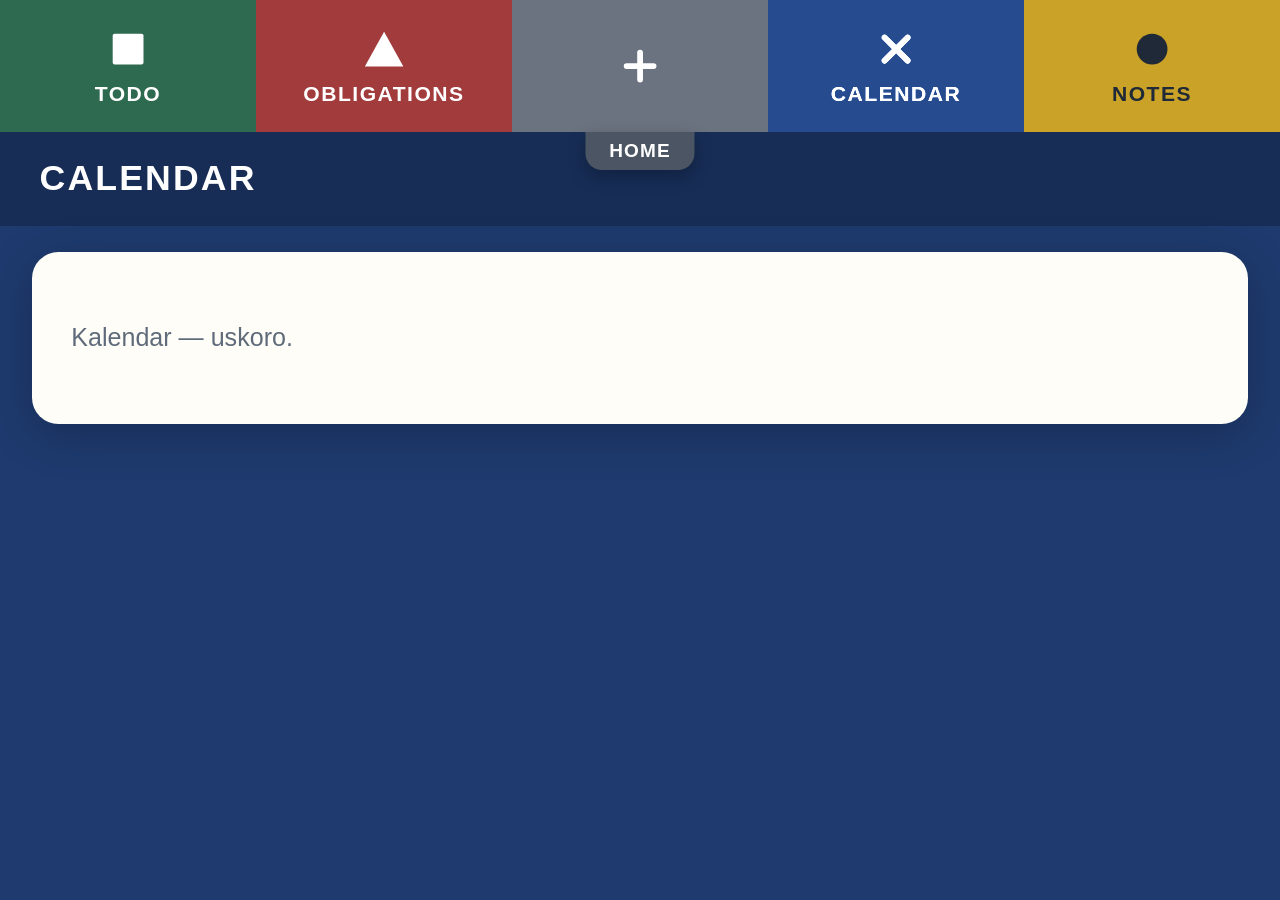
==== src/pages/calendar.html @ e77033c7 "logo and home button changed" ====
<!doctype html>
<html lang="sr">
    <head>
        <meta charset="UTF-8" />
        <meta name="viewport" content="width=device-width, initial-scale=1.0" />
        <title>Calendar — Upisi ovo</title>
        <link
            rel="icon"
            href="data:image/svg+xml,%3Csvg xmlns='http://www.w3.org/2000/svg' viewBox='0 0 16 16'%3E%3Crect width='16' height='16' rx='3' fill='%231e3a6e'/%3E%3Cline x1='4' y1='4' x2='12' y2='12' stroke='white' stroke-width='2' stroke-linecap='round'/%3E%3Cline x1='12' y1='4' x2='4' y2='12' stroke='white' stroke-width='2' stroke-linecap='round'/%3E%3C/svg%3E"
        />
        <link rel="stylesheet" href="../shared/ui/styles.css" />
    </head>
    <body class="page-cal">
        <nav class="topnav">
            <a href="todo.html" class="topnav-segment topnav-todo">
                <svg viewBox="0 0 24 24" fill="white" xmlns="http://www.w3.org/2000/svg">
                    <rect x="4" y="4" width="16" height="16" rx="1"/>
                </svg>
                <span class="topnav-segment-label">TODO</span>
            </a>
            <a href="obligations.html" class="topnav-segment topnav-oblig">
                <svg viewBox="0 0 24 24" fill="white" xmlns="http://www.w3.org/2000/svg">
                    <polygon points="12,3 22,21 2,21"/>
                </svg>
                <span class="topnav-segment-label">OBLIGATIONS</span>
            </a>
            <span class="topnav-segment topnav-add">
                <svg viewBox="0 0 24 24" stroke="white" stroke-width="3" fill="none" stroke-linecap="round" xmlns="http://www.w3.org/2000/svg">
                    <line x1="12" y1="5" x2="12" y2="19"/>
                    <line x1="5" y1="12" x2="19" y2="12"/>
                </svg>
                <a href="index.html" class="topnav-home-tab">HOME</a>
            </span>
            <a href="calendar.html" class="topnav-segment topnav-cal active">
                <svg viewBox="0 0 24 24" stroke="white" stroke-width="3" fill="none" stroke-linecap="round" xmlns="http://www.w3.org/2000/svg">
                    <line x1="6" y1="6" x2="18" y2="18"/>
                    <line x1="18" y1="6" x2="6" y2="18"/>
                </svg>
                <span class="topnav-segment-label">CALENDAR</span>
            </a>
            <a href="notes.html" class="topnav-segment topnav-notes">
                <svg viewBox="0 0 24 24" fill="#1f2937" xmlns="http://www.w3.org/2000/svg">
                    <circle cx="12" cy="12" r="8"/>
                </svg>
                <span class="topnav-segment-label">NOTES</span>
            </a>
        </nav>

        <header class="section-header section-header-cal">
            <h1>CALENDAR</h1>
        </header>

        <main class="section-content">
            <p class="section-placeholder">Kalendar — uskoro.</p>
        </main>

        <nav class="bottombar" aria-label="Mobilna navigacija">
            <a href="todo.html" class="bottombar-segment bottombar-todo">
                <svg viewBox="0 0 24 24" fill="white" xmlns="http://www.w3.org/2000/svg">
                    <rect x="4" y="4" width="16" height="16" rx="1"/>
                </svg>
            </a>
            <a href="obligations.html" class="bottombar-segment bottombar-oblig">
                <svg viewBox="0 0 24 24" fill="white" xmlns="http://www.w3.org/2000/svg">
                    <polygon points="12,3 22,21 2,21"/>
                </svg>
            </a>
            <a href="index.html" class="bottombar-segment bottombar-add">
                <svg viewBox="0 0 24 24" stroke="white" stroke-width="3" fill="none" stroke-linecap="round" xmlns="http://www.w3.org/2000/svg">
                    <line x1="12" y1="5" x2="12" y2="19"/>
                    <line x1="5" y1="12" x2="19" y2="12"/>
                </svg>
            </a>
            <a href="calendar.html" class="bottombar-segment bottombar-cal active">
                <svg viewBox="0 0 24 24" stroke="white" stroke-width="3" fill="none" stroke-linecap="round" xmlns="http://www.w3.org/2000/svg">
                    <line x1="6" y1="6" x2="18" y2="18"/>
                    <line x1="18" y1="6" x2="6" y2="18"/>
                </svg>
            </a>
            <a href="notes.html" class="bottombar-segment bottombar-notes">
                <svg viewBox="0 0 24 24" fill="white" xmlns="http://www.w3.org/2000/svg">
                    <circle cx="12" cy="12" r="8"/>
                </svg>
            </a>
        </nav>
    </body>
</html>
---- src/shared/ui/styles.css ----
:root {
    --bg: #f5f1e7;
    --ink: #1f2937;
    --muted: #5f6b7a;
    --panel: #fffdf7;
    --line: #c7bca6;
    --accent: #315f72;
    --urgent: #a23b3b;
    --important: #345b93;
    --wait: #5f7d51;
    --todo-clr: #2d6a4f;
    --oblig-clr: #a23b3b;
    --cal-clr: #1e3a6e;
    --notes-clr: #b07d10;
}

* {
    box-sizing: border-box;
}

html {
    zoom: 1.65;
}

body {
    margin: 0;
    font-family: "Segoe UI", Roboto, Arial, sans-serif;
    color: var(--ink);
    background: var(--bg);
}

.topbar {
    padding: 1.2rem 1rem 0.6rem;
    text-align: center;
}

.topbar h1 {
    margin: 0;
    letter-spacing: 0.08em;
    color: var(--accent);
}

.topbar p {
    margin: 0.4rem 0 0;
    color: var(--muted);
    font-size: 0.95rem;
}

.board {
    display: flex;
    gap: 0.9rem;
    padding: 1rem;
    overflow-x: auto;
    align-items: flex-start;
    min-height: calc(100vh - 90px);
}

.panel {
    min-width: 280px;
    width: 280px;
    background: var(--panel);
    border: 2px solid var(--line);
    border-radius: 14px;
    box-shadow: 0 3px 14px rgba(56, 48, 34, 0.08);
    transition: transform 0.2s ease;
}

.panel:hover {
    transform: translateY(-2px);
}

.panel > summary {
    list-style: none;
    cursor: pointer;
    display: flex;
    align-items: center;
    gap: 0.35rem;
    padding: 0.9rem;
    border-bottom: 1px dashed var(--line);
    font-weight: 700;
}

.panel > summary::-webkit-details-marker {
    display: none;
}

.panel-number {
    color: var(--accent);
}

.panel-title {
    text-transform: uppercase;
    font-size: 0.94rem;
}

.panel-content {
    padding: 0.9rem;
}

.panel-content h2,
.panel-content h3 {
    margin: 0.4rem 0 0.6rem;
}

.date {
    margin-top: 0;
    font-weight: 700;
    color: var(--accent);
}

.check-list,
.dot-list,
.deadline-list {
    margin: 0;
    padding-left: 0;
    list-style: none;
}

.check-list li,
.dot-list li {
    display: flex;
    align-items: center;
    gap: 0.55rem;
    margin-bottom: 0.5rem;
}

.check-list input[type="checkbox"] {
    accent-color: var(--accent);
}

.todo-entry-form {
    display: grid;
    grid-template-columns: minmax(0, 60%) auto;
    align-items: center;
    gap: 0.5rem;
    margin-bottom: 0.6rem;
}

.todo-entry-form input {
    min-width: 0;
}

.todo-action-row {
    display: flex;
    align-items: center;
    gap: 0.35rem;
    flex-shrink: 0;
}

.todo-action-row button {
    border: 0;
    border-radius: 0.18rem;
}

#add-todo-btn {
    padding: 0.35rem 0.75rem;
    background: var(--accent);
    color: #ffffff;
    cursor: pointer;
    white-space: nowrap;
}

.todo-delete-mode-btn {
    width: 2rem;
    height: 2rem;
    min-width: 2rem;
    min-height: 2rem;
    appearance: none;
    -webkit-appearance: none;
    background-color: #4b5563;
    color: #ffffff;
    font-size: 0.9rem;
    font-weight: 700;
    line-height: 1;
    display: inline-flex;
    align-items: center;
    justify-content: center;
    cursor: pointer;
    box-shadow: none;
}

.todo-delete-mode-btn.is-active {
    background-color: #111827;
    box-shadow: inset 0 0 0 2px rgba(255, 255, 255, 0.22);
}

.todo-delete-checkbox {
    accent-color: #111827 !important;
    width: 1rem;
    height: 1rem;
    flex: 0 0 auto;
}

.todo-delete-checkbox:checked {
    accent-color: #111827 !important;
}

.priority-group {
    margin-bottom: 1rem;
}

.obligation-entry-form {
    display: grid;
    grid-template-columns: minmax(0, 30%) auto;
    align-items: center;
    gap: 0.5rem;
    margin-bottom: 0.6rem;
}

.obligation-entry-form input {
    min-width: 0;
}

.obligation-action-row {
    display: flex;
    align-items: center;
    gap: 0.35rem;
    flex-shrink: 0;
}

.obligation-action-btn {
    width: 2rem;
    height: 2rem;
    min-width: 2rem;
    min-height: 2rem;
    border: 0;
    border-radius: 0.18rem;
    appearance: none;
    -webkit-appearance: none;
    color: transparent;
    font-size: 0;
    line-height: 0;
    display: block;
    padding: 0;
    cursor: pointer;
    box-shadow: none;
    background-repeat: no-repeat;
    background-position: center;
    background-size: cover;
}

.obligation-action-btn:active {
    transform: translateY(1px);
}

.obligation-btn-urgent {
    background-color: var(--urgent);
}

.obligation-btn-important {
    background-color: var(--important);
}

.obligation-btn-wait {
    background-color: var(--wait);
}

.obligation-btn-delete-mode {
    background-color: #4b5563;
    color: #ffffff;
    font-size: 0.9rem;
    font-weight: 700;
    line-height: 1;
    display: inline-flex;
    align-items: center;
    justify-content: center;
    letter-spacing: 0.02em;
}

.obligation-btn-delete-mode.is-active {
    background-color: #111827;
    box-shadow: inset 0 0 0 2px rgba(255, 255, 255, 0.22);
}

#obligations-panel.is-delete-mode input[type="checkbox"] {
    accent-color: #111827 !important;
}

#obligations-panel.is-delete-mode input[type="checkbox"]:checked {
    accent-color: #111827 !important;
}

.p-high {
    color: var(--urgent);
}
.p-mid {
    color: var(--important);
}
.p-low {
    color: var(--wait);
}

.dot-list,
#obligations-urgent,
#obligations-important,
#obligations-wait {
    list-style: none !important;
    list-style-type: none !important;
    padding-left: 0 !important;
    padding-inline-start: 0 !important;
    margin-left: 0 !important;
    margin-inline-start: 0 !important;
}

.dot-list li,
#obligations-urgent li,
#obligations-important li,
#obligations-wait li {
    list-style: none !important;
    display: flex;
    align-items: center;
    gap: 0.55rem;
}

#todo-list li,
[id^="todo-list-"] li,
#load-todos-list li {
    list-style: none;
    display: flex;
    align-items: center;
    gap: 0.55rem;
}

.dot-list > li::marker,
#obligations-urgent > li::marker,
#obligations-important > li::marker,
#obligations-wait > li::marker {
    content: "" !important;
}

table {
    width: 100%;
    border-collapse: collapse;
    font-size: 0.9rem;
}

caption {
    text-align: left;
    margin-bottom: 0.5rem;
    color: var(--muted);
    font-weight: 600;
}

th,
td {
    border: 1px solid var(--line);
    padding: 0.42rem;
    vertical-align: top;
}

th {
    background: #f2ebdd;
}

.tag {
    display: inline-block;
    font-size: 0.78rem;
    border-radius: 999px;
    padding: 0.16rem 0.5rem;
    border: 1px solid transparent;
}

.predavanje {
    background: #dce8ff;
    border-color: #89a9e6;
}
.vjezbe {
    background: #ffe4e4;
    border-color: #df9696;
}
.trening {
    background: #ece0ff;
    border-color: #a797d9;
}
.obaveza {
    background: #fff0dc;
    border-color: #d3ad73;
}
.slobodno {
    background: #ecf2d7;
    border-color: #a6c06f;
}
.planiranje {
    background: #d8f2ef;
    border-color: #7fbdb7;
}

.deadline-list li {
    display: flex;
    justify-content: space-between;
    gap: 1rem;
    padding: 0.45rem 0;
    border-bottom: 1px dashed var(--line);
}

.deadline-list span {
    color: var(--accent);
    font-weight: 600;
    white-space: nowrap;
}

.hint {
    margin: 0.8rem 0 0;
    font-size: 0.9rem;
    color: var(--muted);
}

.cost-row {
    display: flex;
    justify-content: space-between;
    margin-bottom: 0.4rem;
}

textarea {
    width: 100%;
    resize: vertical;
    border-radius: 10px;
    border: 1px solid var(--line);
    background: #fffcf6;
    padding: 0.65rem;
    font: inherit;
}

.panel[open] {
    position: fixed;
    z-index: 25;
    inset: 7vh 8vw;
    width: auto;
    min-width: auto;
    max-width: none;
    height: 86vh;
    overflow: auto;
    box-shadow: 0 22px 45px rgba(0, 0, 0, 0.22);
}

.panel[open] > summary {
    position: sticky;
    top: 0;
    background: var(--panel);
    z-index: 1;
}

.panel[open] .panel-content {
    padding-bottom: 1.3rem;
}

@media (max-width: 900px) {
    .panel {
        min-width: 250px;
        width: 250px;
    }

    .panel[open] {
        inset: 4vh 4vw;
        height: 90vh;
    }
}

#load-todos-list,
[id^="todo-list"] {
    list-style: none;
    color: blue;
    padding: 0;
    margin: 0;
}

#load-todos-list li,
[id^="todo-list"] li {
    list-style: none;
}

/* ─── Top Navigation Bar ─────────────────────────────────────── */

.topnav {
    display: flex;
    height: 80px;
    position: sticky;
    top: 0;
    z-index: 50;
}

.topnav-segment {
    flex: 1;
    display: flex;
    flex-direction: column;
    align-items: center;
    justify-content: center;
    gap: 0.4rem;
    text-decoration: none;
    border: none;
    padding: 0.5rem 0.3rem;
    transition: filter 0.15s;
    cursor: default;
}

a.topnav-segment { cursor: pointer; }
a.topnav-segment:hover { filter: brightness(1.18); }
.topnav-segment.active { filter: brightness(1.3); }

.topnav-segment-label {
    font-weight: 700;
    font-size: 0.8rem;
    text-transform: uppercase;
    letter-spacing: 0.07em;
    color: white;
}

.topnav-segment svg {
    width: 28px;
    height: 28px;
}

.topnav-todo  { background: var(--todo-clr); }
.topnav-oblig { background: var(--oblig-clr); }
.topnav-add   { background: #6b7280; }
.topnav-cal   { background: var(--cal-clr); }
.topnav-notes { background: #c9a227; }
.topnav-notes .topnav-segment-label { color: #1f2937; }

/* ─── Bottom Navigation Bar (mobile only) ────────────────────── */

.bottombar {
    display: none;
    position: fixed;
    bottom: 0;
    left: 0;
    right: 0;
    height: 58px;
    z-index: 100;
}

.bottombar-segment {
    flex: 1;
    display: flex;
    align-items: center;
    justify-content: center;
    text-decoration: none;
    cursor: pointer;
    border: none;
    padding: 0;
    background: transparent;
    transition: filter 0.15s;
}

.bottombar-segment svg {
    width: 26px;
    height: 26px;
}

.bottombar-todo  { background: var(--todo-clr); }
.bottombar-oblig { background: var(--oblig-clr); }
.bottombar-add   { background: #6b7280; }
.bottombar-cal   { background: var(--cal-clr); }
.bottombar-notes { background: #c9a227; }

.bottombar-segment.active {
    filter: brightness(1.35);
}

@media (max-width: 768px) {
    .bottombar { display: flex; }
    .topnav { display: none; }
    body { padding-bottom: 58px; }
}

/* ─── Dashboard ──────────────────────────────────────────────── */

.dashboard-welcome {
    padding: 1.2rem 1.4rem 0.4rem;
    color: var(--muted);
    font-size: 0.95rem;
}

.dashboard-cards {
    display: grid;
    grid-template-columns: repeat(4, 1fr);
    gap: 1rem;
    padding: 0.8rem 1.4rem 1.5rem;
}

@media (max-width: 900px) {
    .dashboard-cards { grid-template-columns: repeat(2, 1fr); }
}

@media (max-width: 480px) {
    .dashboard-cards { grid-template-columns: 1fr; }
}

.dashboard-card {
    background: var(--panel);
    border: 2px solid var(--line);
    border-radius: 14px;
    padding: 1.1rem;
    min-height: 140px;
    box-shadow: 0 3px 14px rgba(56, 48, 34, 0.08);
    text-decoration: none;
    color: var(--ink);
    display: flex;
    flex-direction: column;
    gap: 0.5rem;
    transition: transform 0.15s, box-shadow 0.15s;
}

.dashboard-card:hover {
    transform: translateY(-2px);
    box-shadow: 0 6px 20px rgba(56, 48, 34, 0.14);
}

.dashboard-card-label {
    font-size: 0.82rem;
    font-weight: 700;
    text-transform: uppercase;
    letter-spacing: 0.07em;
    padding-bottom: 0.45rem;
    border-bottom: 2px solid currentColor;
}

.card-todo  { color: var(--todo-clr); }
.card-oblig { color: var(--oblig-clr); }
.card-cal   { color: var(--cal-clr); }
.card-notes { color: #b07d10; }

.dashboard-card-body {
    flex: 1;
    color: var(--muted);
    font-size: 0.88rem;
    display: flex;
    align-items: center;
    justify-content: center;
}

/* ─── Section Pages ──────────────────────────────────────────── */

.section-header {
    padding: 1rem 1.5rem;
}

.section-header h1 {
    margin: 0;
    font-size: 1.35rem;
    letter-spacing: 0.06em;
    color: white;
}

.section-header-todo  { background: var(--todo-clr); }
.section-header-oblig { background: var(--oblig-clr); }
.section-header-cal   { background: var(--cal-clr); }
.section-header-notes { background: #c9a227; color: #1f2937; }

.section-header-notes h1 { color: #1f2937; }

.section-content {
    padding: 1.2rem 1.5rem;
    max-width: 680px;
}

.section-placeholder {
    color: var(--muted);
    font-size: 0.95rem;
    margin: 1.5rem 0;
}

/* ─── Section Page Themed Backgrounds ───────────────────────── */

body.page-todo  { background: var(--todo-clr); }
body.page-oblig { background: var(--oblig-clr); }
body.page-cal   { background: var(--cal-clr); }
body.page-notes { background: #c9a227; }

body.page-todo .section-header,
body.page-oblig .section-header,
body.page-cal .section-header,
body.page-notes .section-header {
    background: rgba(0, 0, 0, 0.22);
}

body.page-todo .section-content,
body.page-oblig .section-content,
body.page-cal .section-content,
body.page-notes .section-content {
    background: var(--panel);
    border-radius: 16px;
    margin: 1rem 1.2rem 1.5rem;
    max-width: none;
    box-shadow: 0 6px 28px rgba(0, 0, 0, 0.22);
}

/* ─── Topnav Home Tab (hangs below gray + segment) ──────────── */

.topnav-add {
    position: relative;
}

.topnav-home-tab {
    position: absolute;
    top: 100%;
    left: 50%;
    transform: translateX(-50%);
    background: #4b5563;
    padding: 0.3rem 0.9rem;
    border-radius: 0 0 10px 10px;
    text-decoration: none;
    color: white;
    font-size: 0.72rem;
    font-weight: 700;
    letter-spacing: 0.06em;
    text-transform: uppercase;
    white-space: nowrap;
    z-index: 51;
    box-shadow: 0 4px 10px rgba(0, 0, 0, 0.25);
    transition: filter 0.15s;
}

.topnav-home-tab:hover {
    filter: brightness(1.25);
}

/* ─── Home Page 2×2 Grid ─────────────────────────────────────── */

.home-grid {
    display: grid;
    grid-template-columns: 1fr 1fr;
    grid-template-rows: 1fr 1fr;
    min-height: calc(100vh - 80px);
}

.home-tile {
    display: flex;
    flex-direction: column;
    align-items: center;
    justify-content: center;
    text-decoration: none;
    gap: 0.9rem;
    transition: filter 0.15s;
}

.home-tile:hover { filter: brightness(1.12); }

.home-tile svg {
    width: 56px;
    height: 56px;
}

.home-tile-label {
    font-size: 1.1rem;
    font-weight: 700;
    letter-spacing: 0.1em;
    text-transform: uppercase;
    color: white;
}

.home-tile-todo  { background: var(--todo-clr); }
.home-tile-oblig { background: var(--oblig-clr); }
.home-tile-cal   { background: var(--cal-clr); }
.home-tile-notes { background: #c9a227; }
.home-tile-notes .home-tile-label { color: #1f2937; }
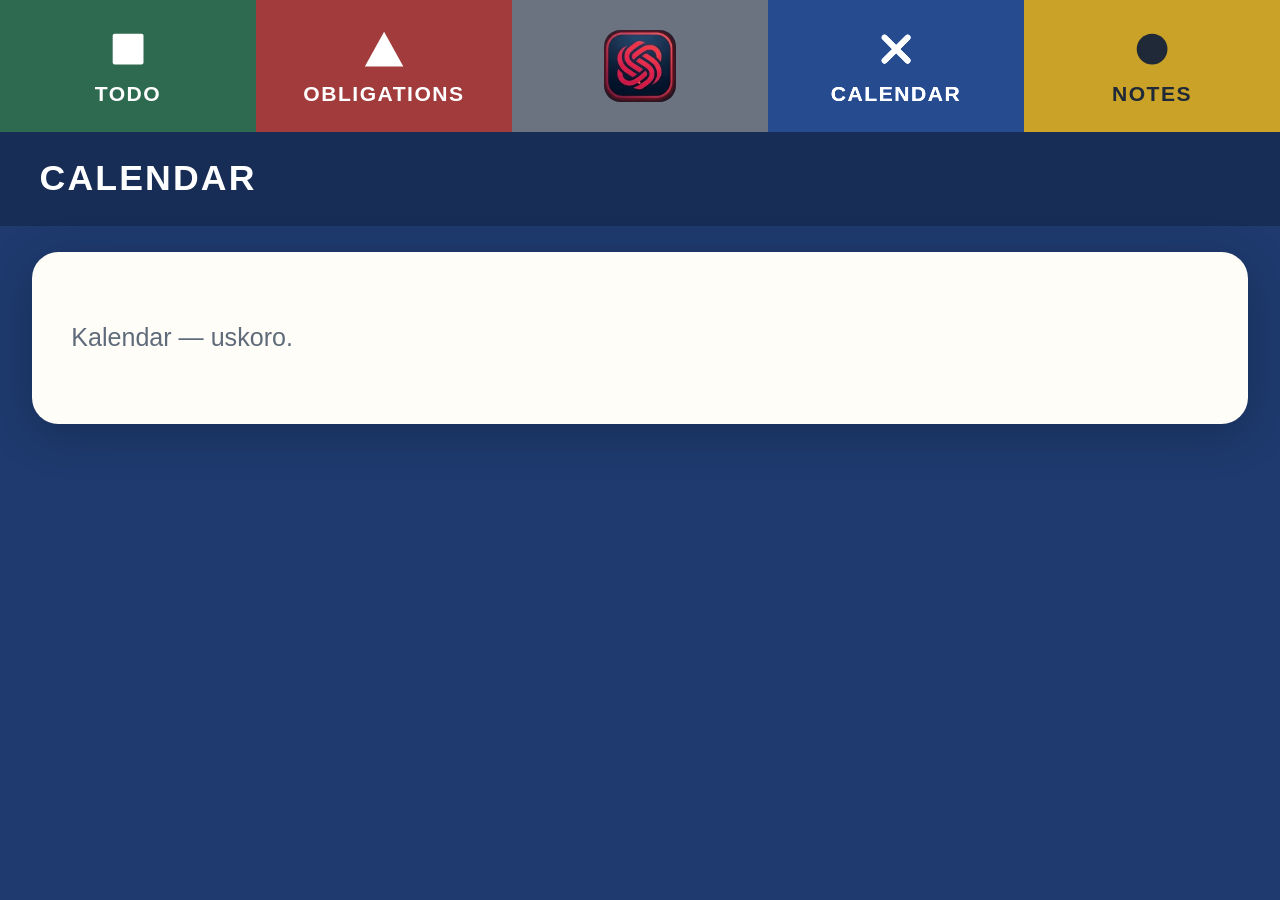
==== commit a78fced3: "rotating cube like feature for front" ====
--- a/src/pages/calendar.html
+++ b/src/pages/calendar.html
@@ -6,7 +6,7 @@
         <title>Calendar — Upisi ovo</title>
         <link
             rel="icon"
-            href="data:image/svg+xml,%3Csvg xmlns='http://www.w3.org/2000/svg' viewBox='0 0 16 16'%3E%3Crect width='16' height='16' rx='3' fill='%231e3a6e'/%3E%3Cline x1='4' y1='4' x2='12' y2='12' stroke='white' stroke-width='2' stroke-linecap='round'/%3E%3Cline x1='12' y1='4' x2='4' y2='12' stroke='white' stroke-width='2' stroke-linecap='round'/%3E%3C/svg%3E"
+            href="../shared/ui/logo.png"
         />
         <link rel="stylesheet" href="../shared/ui/styles.css" />
     </head>
@@ -24,13 +24,9 @@
                 </svg>
                 <span class="topnav-segment-label">OBLIGATIONS</span>
             </a>
-            <span class="topnav-segment topnav-add">
-                <svg viewBox="0 0 24 24" stroke="white" stroke-width="3" fill="none" stroke-linecap="round" xmlns="http://www.w3.org/2000/svg">
-                    <line x1="12" y1="5" x2="12" y2="19"/>
-                    <line x1="5" y1="12" x2="19" y2="12"/>
-                </svg>
-                <a href="index.html" class="topnav-home-tab">HOME</a>
-            </span>
+            <a href="index.html" class="topnav-segment topnav-add" aria-label="Pocetna">
+                <img src="../shared/ui/logo.png" alt="Pocetna" class="topnav-logo" />
+            </a>
             <a href="calendar.html" class="topnav-segment topnav-cal active">
                 <svg viewBox="0 0 24 24" stroke="white" stroke-width="3" fill="none" stroke-linecap="round" xmlns="http://www.w3.org/2000/svg">
                     <line x1="6" y1="6" x2="18" y2="18"/>
@@ -65,11 +61,8 @@
                     <polygon points="12,3 22,21 2,21"/>
                 </svg>
             </a>
-            <a href="index.html" class="bottombar-segment bottombar-add">
-                <svg viewBox="0 0 24 24" stroke="white" stroke-width="3" fill="none" stroke-linecap="round" xmlns="http://www.w3.org/2000/svg">
-                    <line x1="12" y1="5" x2="12" y2="19"/>
-                    <line x1="5" y1="12" x2="19" y2="12"/>
-                </svg>
+            <a href="index.html" class="bottombar-segment bottombar-add" aria-label="Pocetna">
+                <img src="../shared/ui/logo.png" alt="Pocetna" class="bottombar-logo" />
             </a>
             <a href="calendar.html" class="bottombar-segment bottombar-cal active">
                 <svg viewBox="0 0 24 24" stroke="white" stroke-width="3" fill="none" stroke-linecap="round" xmlns="http://www.w3.org/2000/svg">
@@ -83,5 +76,7 @@
                 </svg>
             </a>
         </nav>
+        <script src="./cube-nav.js"></script>
+
     </body>
 </html>
--- a/src/shared/ui/styles.css
+++ b/src/shared/ui/styles.css
@@ -685,34 +685,20 @@
     box-shadow: 0 6px 28px rgba(0, 0, 0, 0.22);
 }
 
-/* ─── Topnav Home Tab (hangs below gray + segment) ──────────── */
-
-.topnav-add {
-    position: relative;
-}
-
-.topnav-home-tab {
-    position: absolute;
-    top: 100%;
-    left: 50%;
-    transform: translateX(-50%);
-    background: #4b5563;
-    padding: 0.3rem 0.9rem;
-    border-radius: 0 0 10px 10px;
-    text-decoration: none;
-    color: white;
-    font-size: 0.72rem;
-    font-weight: 700;
-    letter-spacing: 0.06em;
-    text-transform: uppercase;
-    white-space: nowrap;
-    z-index: 51;
-    box-shadow: 0 4px 10px rgba(0, 0, 0, 0.25);
-    transition: filter 0.15s;
-}
-
-.topnav-home-tab:hover {
-    filter: brightness(1.25);
+/* ─── Home segment logo (gray center segment → Home) ────────── */
+
+.topnav-logo {
+    width: 44px;
+    height: 44px;
+    object-fit: contain;
+    border-radius: 10px;
+}
+
+.bottombar-logo {
+    width: 32px;
+    height: 32px;
+    object-fit: contain;
+    border-radius: 7px;
 }
 
 /* ─── Home Page 2×2 Grid ─────────────────────────────────────── */
@@ -721,6 +707,8 @@
     display: grid;
     grid-template-columns: 1fr 1fr;
     grid-template-rows: 1fr 1fr;
+    gap: 1.3rem;
+    padding: 1.5rem;
     min-height: calc(100vh - 80px);
 }
 
@@ -731,10 +719,15 @@
     justify-content: center;
     text-decoration: none;
     gap: 0.9rem;
-    transition: filter 0.15s;
-}
-
-.home-tile:hover { filter: brightness(1.12); }
+    border-radius: 18px;
+    box-shadow: 0 6px 20px rgba(56, 48, 34, 0.16);
+    transition: transform 0.15s, filter 0.15s;
+}
+
+.home-tile:hover {
+    filter: brightness(1.12);
+    transform: translateY(-3px);
+}
 
 .home-tile svg {
     width: 56px;
@@ -754,3 +747,93 @@
 .home-tile-cal   { background: var(--cal-clr); }
 .home-tile-notes { background: #c9a227; }
 .home-tile-notes .home-tile-label { color: #1f2937; }
+
+/* ─── 3D Cube Page Rotation ─────────────────────────────────── */
+
+body {
+    /* allow vertical scroll, let JS handle horizontal cube drags */
+    touch-action: pan-y;
+}
+
+.cube-dragging {
+    user-select: none;
+    -webkit-user-select: none;
+    cursor: grabbing;
+}
+
+.cube-overlay {
+    position: fixed;
+    inset: 0;
+    z-index: 9999;
+    overflow: hidden;
+    perspective: 130vw;
+    background: #15171c;
+    display: none;
+}
+
+.cube-overlay.active {
+    display: block;
+}
+
+.cube-scene {
+    position: absolute;
+    inset: 0;
+    transform-style: preserve-3d;
+    transform: translateZ(-50vw) rotateY(0deg);
+    will-change: transform;
+}
+
+.cube-scene.animate {
+    transition: transform 0.34s cubic-bezier(0.33, 0, 0.2, 1);
+}
+
+.cube-face {
+    position: absolute;
+    inset: 0;
+    display: flex;
+    flex-direction: column;
+    align-items: center;
+    justify-content: center;
+    gap: 1.3rem;
+    backface-visibility: hidden;
+}
+
+.cube-face-front { transform: rotateY(0deg)   translateZ(50vw); }
+.cube-face-right { transform: rotateY(90deg)  translateZ(50vw); }
+.cube-face-left  { transform: rotateY(-90deg) translateZ(50vw); }
+
+.cube-face img,
+.cube-enter img {
+    width: 92px;
+    height: 92px;
+    border-radius: 20px;
+    box-shadow: 0 10px 30px rgba(0, 0, 0, 0.35);
+}
+
+.cube-face-name {
+    font-size: 2.1rem;
+    font-weight: 800;
+    letter-spacing: 0.14em;
+    color: #ffffff;
+    text-transform: uppercase;
+    text-shadow: 0 2px 14px rgba(0, 0, 0, 0.3);
+}
+
+.cube-enter {
+    position: fixed;
+    inset: 0;
+    z-index: 9999;
+    display: flex;
+    flex-direction: column;
+    align-items: center;
+    justify-content: center;
+    gap: 1.3rem;
+    pointer-events: none;
+    animation: cubeEnter 0.46s ease forwards;
+}
+
+@keyframes cubeEnter {
+    0%   { opacity: 1; transform: scale(1);    }
+    55%  { opacity: 1; transform: scale(1.03); }
+    100% { opacity: 0; transform: scale(1.06); visibility: hidden; }
+}
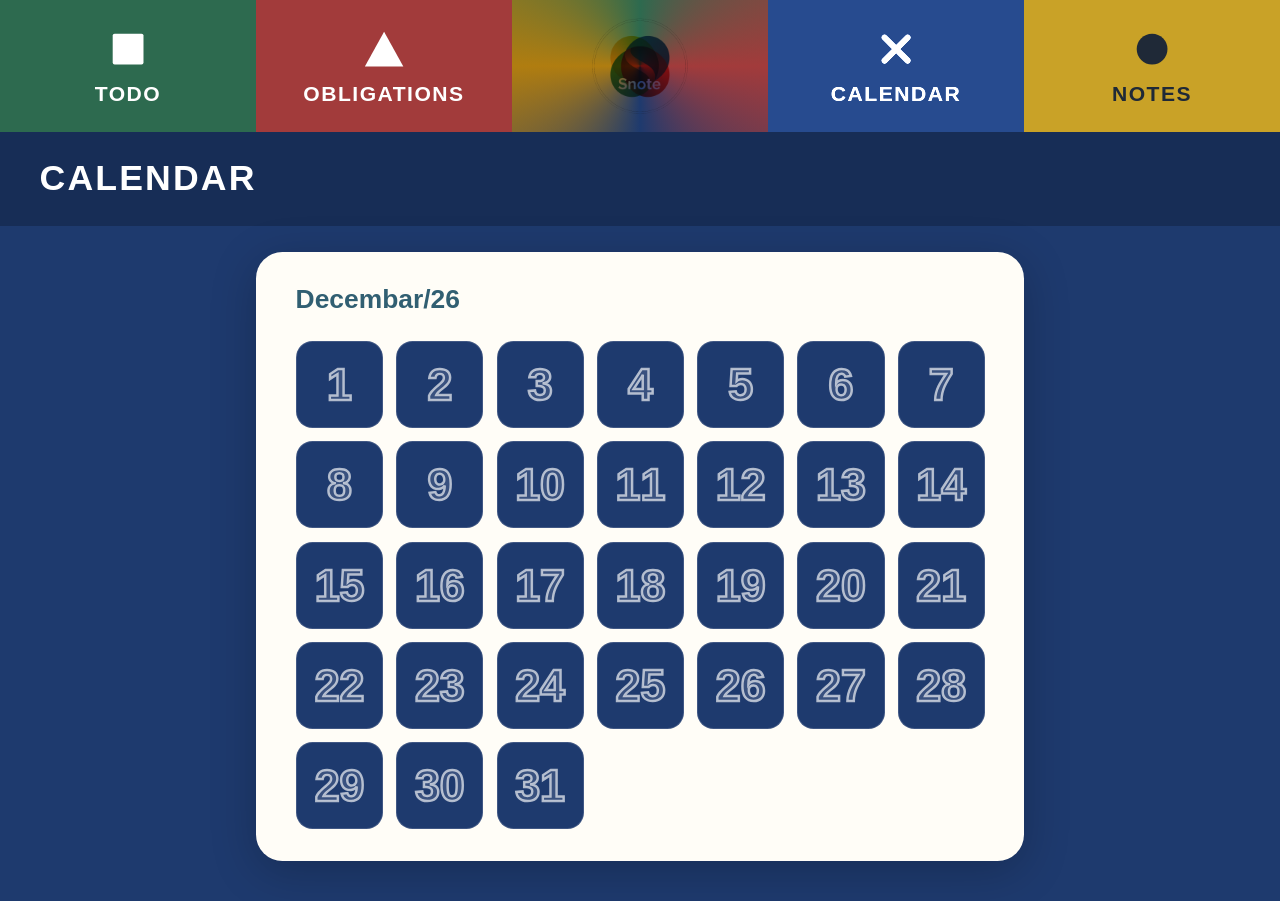
==== commit f73425c7: "ui fixes, made a calendar, next job is backend for calendar..." ====
--- a/src/pages/calendar.html
+++ b/src/pages/calendar.html
@@ -4,39 +4,63 @@
         <meta charset="UTF-8" />
         <meta name="viewport" content="width=device-width, initial-scale=1.0" />
         <title>Calendar — Upisi ovo</title>
-        <link
-            rel="icon"
-            href="../shared/ui/logo.png"
-        />
+        <link rel="icon" href="../shared/ui/logo.png" />
         <link rel="stylesheet" href="../shared/ui/styles.css" />
     </head>
     <body class="page-cal">
         <nav class="topnav">
             <a href="todo.html" class="topnav-segment topnav-todo">
-                <svg viewBox="0 0 24 24" fill="white" xmlns="http://www.w3.org/2000/svg">
-                    <rect x="4" y="4" width="16" height="16" rx="1"/>
+                <svg
+                    viewBox="0 0 24 24"
+                    fill="white"
+                    xmlns="http://www.w3.org/2000/svg"
+                >
+                    <rect x="4" y="4" width="16" height="16" rx="1" />
                 </svg>
                 <span class="topnav-segment-label">TODO</span>
             </a>
             <a href="obligations.html" class="topnav-segment topnav-oblig">
-                <svg viewBox="0 0 24 24" fill="white" xmlns="http://www.w3.org/2000/svg">
-                    <polygon points="12,3 22,21 2,21"/>
+                <svg
+                    viewBox="0 0 24 24"
+                    fill="white"
+                    xmlns="http://www.w3.org/2000/svg"
+                >
+                    <polygon points="12,3 22,21 2,21" />
                 </svg>
                 <span class="topnav-segment-label">OBLIGATIONS</span>
             </a>
-            <a href="index.html" class="topnav-segment topnav-add" aria-label="Pocetna">
-                <img src="../shared/ui/logo.png" alt="Pocetna" class="topnav-logo" />
+            <a
+                href="index.html"
+                class="topnav-segment topnav-add"
+                aria-label="Pocetna"
+            >
+                <img
+                    src="../shared/ui/logo.png"
+                    alt="Pocetna"
+                    class="topnav-logo"
+                />
             </a>
             <a href="calendar.html" class="topnav-segment topnav-cal active">
-                <svg viewBox="0 0 24 24" stroke="white" stroke-width="3" fill="none" stroke-linecap="round" xmlns="http://www.w3.org/2000/svg">
-                    <line x1="6" y1="6" x2="18" y2="18"/>
-                    <line x1="18" y1="6" x2="6" y2="18"/>
+                <svg
+                    viewBox="0 0 24 24"
+                    stroke="white"
+                    stroke-width="3"
+                    fill="none"
+                    stroke-linecap="round"
+                    xmlns="http://www.w3.org/2000/svg"
+                >
+                    <line x1="6" y1="6" x2="18" y2="18" />
+                    <line x1="18" y1="6" x2="6" y2="18" />
                 </svg>
                 <span class="topnav-segment-label">CALENDAR</span>
             </a>
             <a href="notes.html" class="topnav-segment topnav-notes">
-                <svg viewBox="0 0 24 24" fill="#1f2937" xmlns="http://www.w3.org/2000/svg">
-                    <circle cx="12" cy="12" r="8"/>
+                <svg
+                    viewBox="0 0 24 24"
+                    fill="#1f2937"
+                    xmlns="http://www.w3.org/2000/svg"
+                >
+                    <circle cx="12" cy="12" r="8" />
                 </svg>
                 <span class="topnav-segment-label">NOTES</span>
             </a>
@@ -47,36 +71,72 @@
         </header>
 
         <main class="section-content">
-            <p class="section-placeholder">Kalendar — uskoro.</p>
+            <p class="date" id="month-year"></p>
+            <div class="grid-container">
+                <div id="calendar"></div>
+            </div>
         </main>
 
         <nav class="bottombar" aria-label="Mobilna navigacija">
             <a href="todo.html" class="bottombar-segment bottombar-todo">
-                <svg viewBox="0 0 24 24" fill="white" xmlns="http://www.w3.org/2000/svg">
-                    <rect x="4" y="4" width="16" height="16" rx="1"/>
+                <svg
+                    viewBox="0 0 24 24"
+                    fill="white"
+                    xmlns="http://www.w3.org/2000/svg"
+                >
+                    <rect x="4" y="4" width="16" height="16" rx="1" />
                 </svg>
             </a>
-            <a href="obligations.html" class="bottombar-segment bottombar-oblig">
-                <svg viewBox="0 0 24 24" fill="white" xmlns="http://www.w3.org/2000/svg">
-                    <polygon points="12,3 22,21 2,21"/>
+            <a
+                href="obligations.html"
+                class="bottombar-segment bottombar-oblig"
+            >
+                <svg
+                    viewBox="0 0 24 24"
+                    fill="white"
+                    xmlns="http://www.w3.org/2000/svg"
+                >
+                    <polygon points="12,3 22,21 2,21" />
                 </svg>
             </a>
-            <a href="index.html" class="bottombar-segment bottombar-add" aria-label="Pocetna">
-                <img src="../shared/ui/logo.png" alt="Pocetna" class="bottombar-logo" />
+            <a
+                href="index.html"
+                class="bottombar-segment bottombar-add"
+                aria-label="Pocetna"
+            >
+                <img
+                    src="../shared/ui/logo.png"
+                    alt="Pocetna"
+                    class="bottombar-logo"
+                />
             </a>
-            <a href="calendar.html" class="bottombar-segment bottombar-cal active">
-                <svg viewBox="0 0 24 24" stroke="white" stroke-width="3" fill="none" stroke-linecap="round" xmlns="http://www.w3.org/2000/svg">
-                    <line x1="6" y1="6" x2="18" y2="18"/>
-                    <line x1="18" y1="6" x2="6" y2="18"/>
+            <a
+                href="calendar.html"
+                class="bottombar-segment bottombar-cal active"
+            >
+                <svg
+                    viewBox="0 0 24 24"
+                    stroke="white"
+                    stroke-width="3"
+                    fill="none"
+                    stroke-linecap="round"
+                    xmlns="http://www.w3.org/2000/svg"
+                >
+                    <line x1="6" y1="6" x2="18" y2="18" />
+                    <line x1="18" y1="6" x2="6" y2="18" />
                 </svg>
             </a>
             <a href="notes.html" class="bottombar-segment bottombar-notes">
-                <svg viewBox="0 0 24 24" fill="white" xmlns="http://www.w3.org/2000/svg">
-                    <circle cx="12" cy="12" r="8"/>
+                <svg
+                    viewBox="0 0 24 24"
+                    fill="white"
+                    xmlns="http://www.w3.org/2000/svg"
+                >
+                    <circle cx="12" cy="12" r="8" />
                 </svg>
             </a>
         </nav>
         <script src="./cube-nav.js"></script>
-
+        <script src="./calendar.js"></script>
     </body>
 </html>
--- a/src/shared/ui/styles.css
+++ b/src/shared/ui/styles.css
@@ -129,147 +129,200 @@
 }
 
 .todo-entry-form {
-    display: grid;
-    grid-template-columns: minmax(0, 60%) auto;
+    display: flex;
     align-items: center;
     gap: 0.5rem;
-    margin-bottom: 0.6rem;
+    margin-bottom: 1rem;
 }
 
 .todo-entry-form input {
+    flex: 1;
     min-width: 0;
+    padding: 0.5rem 0.8rem;
+    border: 1.5px solid var(--line);
+    border-radius: 8px;
+    font: inherit;
+    font-size: 0.9rem;
+    background: #fffcf6;
+    outline: none;
+    transition: border-color 0.12s;
+}
+
+.todo-entry-form input:focus {
+    border-color: var(--todo-clr);
 }
 
 .todo-action-row {
     display: flex;
     align-items: center;
-    gap: 0.35rem;
+    gap: 0.4rem;
     flex-shrink: 0;
 }
 
-.todo-action-row button {
-    border: 0;
-    border-radius: 0.18rem;
-}
-
 #add-todo-btn {
-    padding: 0.35rem 0.75rem;
-    background: var(--accent);
+    padding: 0.5rem 1.1rem;
+    background: var(--todo-clr);
     color: #ffffff;
+    border: none;
+    border-radius: 8px;
+    font-weight: 700;
+    font-size: 0.88rem;
     cursor: pointer;
     white-space: nowrap;
+    transition: filter 0.12s;
+}
+
+#add-todo-btn:hover {
+    filter: brightness(1.15);
 }
 
 .todo-delete-mode-btn {
-    width: 2rem;
-    height: 2rem;
-    min-width: 2rem;
-    min-height: 2rem;
+    width: 2.2rem;
+    height: 2.2rem;
+    min-width: 2.2rem;
+    min-height: 2.2rem;
     appearance: none;
     -webkit-appearance: none;
-    background-color: #4b5563;
+    background: rgba(0, 0, 0, 0.08);
+    border: 1.5px solid rgba(0, 0, 0, 0.18);
+    color: var(--muted);
+    font-size: 1rem;
+    font-weight: 700;
+    line-height: 1;
+    border-radius: 8px;
+    display: inline-flex;
+    align-items: center;
+    justify-content: center;
+    cursor: pointer;
+    transition: background 0.12s, color 0.12s, border-color 0.12s;
+}
+
+.todo-delete-mode-btn:hover {
+    background: rgba(162, 59, 59, 0.1);
+    border-color: var(--urgent);
+    color: var(--urgent);
+}
+
+.todo-delete-mode-btn.is-active {
+    background: var(--urgent);
+    border-color: var(--urgent);
     color: #ffffff;
+}
+
+.todo-delete-checkbox {
+    accent-color: var(--urgent);
+    width: 1rem;
+    height: 1rem;
+    flex: 0 0 auto;
+}
+
+.priority-group {
+    margin-bottom: 1rem;
+}
+
+.obligation-entry-form {
+    display: flex;
+    align-items: center;
+    gap: 0.5rem;
+    margin-bottom: 1rem;
+}
+
+.obligation-entry-form input {
+    flex: 1;
+    min-width: 0;
+    padding: 0.5rem 0.8rem;
+    border: 1.5px solid var(--line);
+    border-radius: 8px;
+    font: inherit;
     font-size: 0.9rem;
+    background: #fffcf6;
+    outline: none;
+    transition: border-color 0.12s;
+}
+
+.obligation-entry-form input:focus {
+    border-color: var(--oblig-clr);
+}
+
+.obligation-action-row {
+    display: flex;
+    align-items: center;
+    gap: 0.4rem;
+    flex-shrink: 0;
+}
+
+.obligation-action-btn {
+    height: 2.2rem;
+    padding: 0 0.85rem;
+    min-width: 2.2rem;
+    border: none;
+    border-radius: 8px;
+    appearance: none;
+    -webkit-appearance: none;
+    color: #ffffff;
+    font-size: 0.82rem;
     font-weight: 700;
     line-height: 1;
     display: inline-flex;
     align-items: center;
     justify-content: center;
     cursor: pointer;
-    box-shadow: none;
-}
-
-.todo-delete-mode-btn.is-active {
-    background-color: #111827;
-    box-shadow: inset 0 0 0 2px rgba(255, 255, 255, 0.22);
-}
-
-.todo-delete-checkbox {
-    accent-color: #111827 !important;
-    width: 1rem;
-    height: 1rem;
-    flex: 0 0 auto;
-}
-
-.todo-delete-checkbox:checked {
-    accent-color: #111827 !important;
-}
-
-.priority-group {
-    margin-bottom: 1rem;
-}
-
-.obligation-entry-form {
-    display: grid;
-    grid-template-columns: minmax(0, 30%) auto;
-    align-items: center;
-    gap: 0.5rem;
-    margin-bottom: 0.6rem;
-}
-
-.obligation-entry-form input {
-    min-width: 0;
-}
-
-.obligation-action-row {
-    display: flex;
-    align-items: center;
-    gap: 0.35rem;
-    flex-shrink: 0;
-}
-
-.obligation-action-btn {
-    width: 2rem;
-    height: 2rem;
-    min-width: 2rem;
-    min-height: 2rem;
-    border: 0;
-    border-radius: 0.18rem;
-    appearance: none;
-    -webkit-appearance: none;
-    color: transparent;
-    font-size: 0;
-    line-height: 0;
-    display: block;
-    padding: 0;
-    cursor: pointer;
-    box-shadow: none;
-    background-repeat: no-repeat;
-    background-position: center;
-    background-size: cover;
+    transition: filter 0.12s;
+    white-space: nowrap;
+}
+
+.obligation-action-btn:hover {
+    filter: brightness(1.15);
 }
 
 .obligation-action-btn:active {
     transform: translateY(1px);
 }
 
-.obligation-btn-urgent {
-    background-color: var(--urgent);
-}
-
-.obligation-btn-important {
-    background-color: var(--important);
-}
-
-.obligation-btn-wait {
-    background-color: var(--wait);
-}
+.obligation-btn-urgent   { background: var(--urgent); }
+.obligation-btn-important { background: var(--important); }
+.obligation-btn-wait     { background: var(--wait); }
 
 .obligation-btn-delete-mode {
-    background-color: #4b5563;
+    padding: 0;
+    width: 2.2rem;
+    background: rgba(0, 0, 0, 0.08);
+    border: 1.5px solid rgba(0, 0, 0, 0.18);
+    color: var(--muted);
+    font-size: 1rem;
+    transition: background 0.12s, color 0.12s, border-color 0.12s;
+}
+
+.obligation-btn-delete-mode:hover {
+    background: rgba(162, 59, 59, 0.1);
+    border-color: var(--urgent);
+    color: var(--urgent);
+    filter: none;
+}
+
+.obligation-btn-delete-mode.is-active {
+    background: var(--urgent);
+    border-color: var(--urgent);
     color: #ffffff;
-    font-size: 0.9rem;
+}
+
+/* ─── Obligations 3-column layout ───────────────────────────── */
+
+.obligations-columns {
+    display: grid;
+    grid-template-columns: 1fr 1fr 1fr;
+    gap: 1.2rem;
+    margin-top: 0.5rem;
+}
+
+.priority-group h3 {
+    margin: 0 0 0.55rem;
+    font-size: 0.85rem;
     font-weight: 700;
-    line-height: 1;
-    display: inline-flex;
-    align-items: center;
-    justify-content: center;
-    letter-spacing: 0.02em;
-}
-
-.obligation-btn-delete-mode.is-active {
-    background-color: #111827;
-    box-shadow: inset 0 0 0 2px rgba(255, 255, 255, 0.22);
+    letter-spacing: 0.06em;
+    text-transform: uppercase;
+    padding-bottom: 0.3rem;
+    border-bottom: 2px solid currentColor;
 }
 
 #obligations-panel.is-delete-mode input[type="checkbox"] {
@@ -512,7 +565,16 @@
 
 .topnav-todo  { background: var(--todo-clr); }
 .topnav-oblig { background: var(--oblig-clr); }
-.topnav-add   { background: #6b7280; }
+.topnav-add   {
+    background: conic-gradient(
+        from 0deg at center,
+        var(--todo-clr)  0deg,
+        var(--oblig-clr) 90deg,
+        var(--cal-clr)   180deg,
+        var(--notes-clr) 270deg,
+        var(--todo-clr)  360deg
+    );
+}
 .topnav-cal   { background: var(--cal-clr); }
 .topnav-notes { background: #c9a227; }
 .topnav-notes .topnav-segment-label { color: #1f2937; }
@@ -549,7 +611,16 @@
 
 .bottombar-todo  { background: var(--todo-clr); }
 .bottombar-oblig { background: var(--oblig-clr); }
-.bottombar-add   { background: #6b7280; }
+.bottombar-add   {
+    background: conic-gradient(
+        from 0deg at center,
+        var(--todo-clr)  0deg,
+        var(--oblig-clr) 90deg,
+        var(--cal-clr)   180deg,
+        var(--notes-clr) 270deg,
+        var(--todo-clr)  360deg
+    );
+}
 .bottombar-cal   { background: var(--cal-clr); }
 .bottombar-notes { background: #c9a227; }
 
@@ -685,20 +756,40 @@
     box-shadow: 0 6px 28px rgba(0, 0, 0, 0.22);
 }
 
+body.page-cal .section-content {
+    max-width: 60%;
+    margin-left: auto;
+    margin-right: auto;
+}
+
+body.page-todo .section-content {
+    max-width: 60%;
+    margin-left: auto;
+    margin-right: auto;
+}
+
+body.page-oblig .section-content {
+    max-width: 85%;
+    margin-left: auto;
+    margin-right: auto;
+}
+
 /* ─── Home segment logo (gray center segment → Home) ────────── */
 
 .topnav-logo {
-    width: 44px;
-    height: 44px;
+    width: 58px;
+    height: 58px;
     object-fit: contain;
-    border-radius: 10px;
+    border-radius: 50%;
+    mix-blend-mode: multiply;
 }
 
 .bottombar-logo {
-    width: 32px;
-    height: 32px;
+    width: 36px;
+    height: 36px;
     object-fit: contain;
-    border-radius: 7px;
+    border-radius: 50%;
+    mix-blend-mode: multiply;
 }
 
 /* ─── Home Page 2×2 Grid ─────────────────────────────────────── */
@@ -837,3 +928,191 @@
     55%  { opacity: 1; transform: scale(1.03); }
     100% { opacity: 0; transform: scale(1.06); visibility: hidden; }
 }
+
+/* ─── Calendar Day Grid ──────────────────────────────────────── */
+
+#calendar {
+    display: grid;
+    grid-template-columns: repeat(7, 1fr);
+    gap: 0.5rem;
+    margin-top: 1rem;
+    container-type: inline-size;
+}
+
+#calendar > div {
+    aspect-ratio: 1 / 1;
+    min-width: 0;
+    min-height: 0;
+    display: flex;
+    align-items: center;
+    justify-content: center;
+    border-radius: 10px;
+    background: var(--cal-clr);
+    border: 1px solid rgba(255, 255, 255, 0.15);
+    overflow: hidden;
+    cursor: pointer;
+    transition: filter 0.15s ease;
+    font-size: 6.5cqw;
+    font-weight: 800;
+    line-height: 1;
+    color: rgba(255, 255, 255, 0.12);
+    -webkit-text-stroke: 1.5px rgba(255, 255, 255, 0.65);
+    text-stroke: 1.5px rgba(255, 255, 255, 0.65);
+    user-select: none;
+}
+
+#calendar > div:hover {
+    filter: brightness(1.25);
+}
+
+#calendar > div.has-events::after {
+    content: '';
+    position: absolute;
+    bottom: 5px;
+    width: 6px;
+    height: 6px;
+    border-radius: 50%;
+    background: rgba(255, 255, 255, 0.7);
+}
+
+/* ─── Calendar Day Card Overlay ──────────────────────────────── */
+
+.cal-overlay {
+    position: fixed;
+    inset: 0;
+    background: rgba(0, 0, 0, 0.5);
+    z-index: 300;
+    display: flex;
+    align-items: center;
+    justify-content: center;
+    animation: calFadeIn 0.15s ease;
+}
+
+@keyframes calFadeIn {
+    from { opacity: 0; }
+    to   { opacity: 1; }
+}
+
+.cal-card {
+    background: var(--panel);
+    border-radius: 16px;
+    width: 360px;
+    max-width: 90vw;
+    box-shadow: 0 16px 48px rgba(0, 0, 0, 0.3);
+    overflow: hidden;
+    animation: calSlideUp 0.18s ease;
+}
+
+@keyframes calSlideUp {
+    from { transform: translateY(20px); opacity: 0; }
+    to   { transform: translateY(0);    opacity: 1; }
+}
+
+.cal-card-header {
+    background: var(--cal-clr);
+    color: #fff;
+    padding: 1rem 1.2rem;
+    display: flex;
+    align-items: center;
+    justify-content: space-between;
+}
+
+.cal-card-title {
+    font-weight: 700;
+    font-size: 1.05rem;
+    letter-spacing: 0.04em;
+}
+
+.cal-card-close {
+    background: none;
+    border: none;
+    color: #fff;
+    font-size: 1.3rem;
+    cursor: pointer;
+    line-height: 1;
+    padding: 0 0.2rem;
+    opacity: 0.8;
+    transition: opacity 0.12s;
+}
+
+.cal-card-close:hover { opacity: 1; }
+
+.cal-card-body {
+    padding: 1rem 1.2rem 1.4rem;
+}
+
+.cal-input-row {
+    display: flex;
+    gap: 0.5rem;
+    margin-bottom: 0.9rem;
+}
+
+.cal-input-row input {
+    flex: 1;
+    padding: 0.45rem 0.7rem;
+    border: 1px solid var(--line);
+    border-radius: 8px;
+    font: inherit;
+    font-size: 0.9rem;
+    background: #fffcf6;
+    outline: none;
+}
+
+.cal-input-row input:focus {
+    border-color: var(--cal-clr);
+}
+
+.cal-add-btn {
+    padding: 0.45rem 0.9rem;
+    background: var(--cal-clr);
+    color: #fff;
+    border: none;
+    border-radius: 8px;
+    font-weight: 700;
+    cursor: pointer;
+    font-size: 1rem;
+    transition: filter 0.12s;
+}
+
+.cal-add-btn:hover { filter: brightness(1.18); }
+
+.cal-event-list {
+    list-style: none;
+    margin: 0;
+    padding: 0;
+    display: flex;
+    flex-direction: column;
+    gap: 0.4rem;
+}
+
+.cal-event-item {
+    display: flex;
+    align-items: center;
+    justify-content: space-between;
+    gap: 0.5rem;
+    padding: 0.4rem 0.6rem;
+    background: rgba(30, 58, 110, 0.07);
+    border-radius: 7px;
+    font-size: 0.9rem;
+}
+
+.cal-event-delete {
+    background: none;
+    border: none;
+    color: var(--muted);
+    cursor: pointer;
+    font-size: 0.9rem;
+    padding: 0;
+    line-height: 1;
+    flex-shrink: 0;
+    transition: color 0.12s;
+}
+
+.cal-event-delete:hover { color: var(--urgent); }
+
+.cal-empty-hint {
+    color: var(--muted);
+    font-size: 0.88rem;
+    text-align: center;
+    padding: 0.6rem 0;
+}
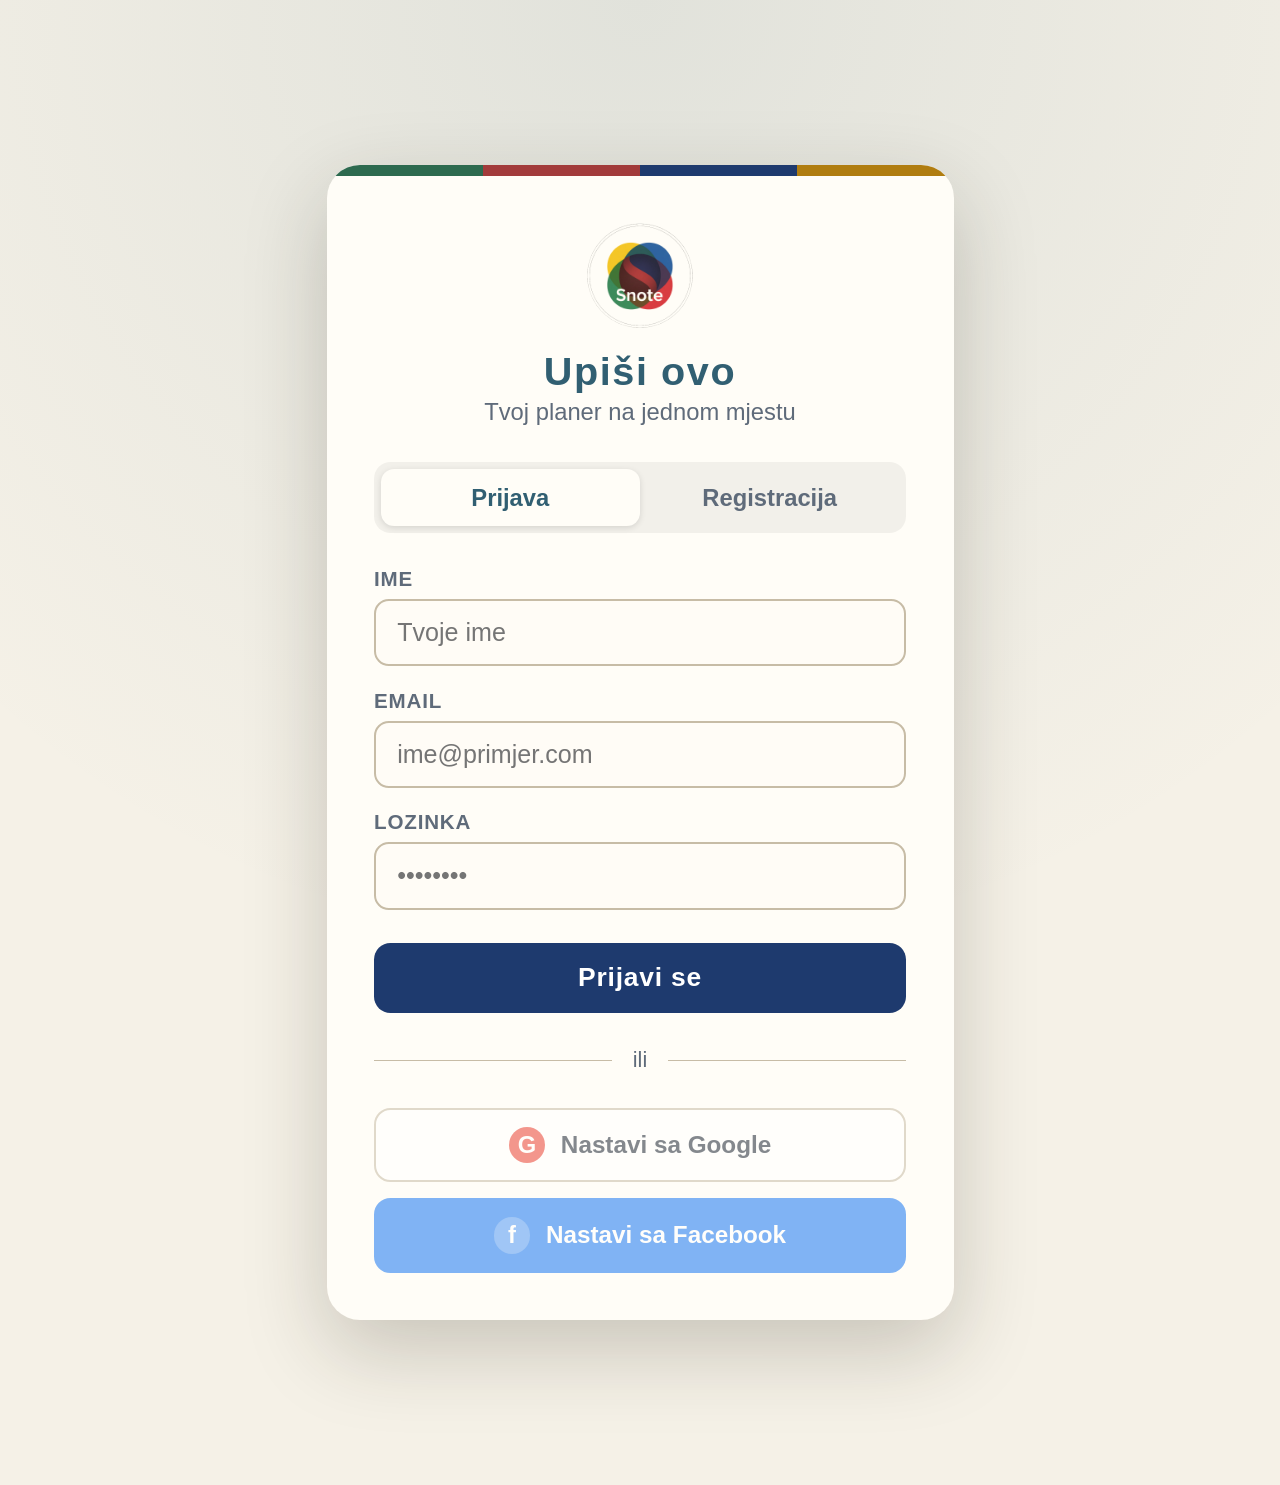
==== commit add62fdd: "login made, backend for calendar, this version needs logout button asap and account managment" ====
--- a/src/pages/calendar.html
+++ b/src/pages/calendar.html
@@ -8,6 +8,7 @@
         <link rel="stylesheet" href="../shared/ui/styles.css" />
     </head>
     <body class="page-cal">
+        <script src="./auth.js"></script>
         <nav class="topnav">
             <a href="todo.html" class="topnav-segment topnav-todo">
                 <svg
--- a/src/shared/ui/styles.css
+++ b/src/shared/ui/styles.css
@@ -244,6 +244,32 @@
     border-color: var(--oblig-clr);
 }
 
+.obligation-date-input {
+    flex-shrink: 0;
+    width: auto;
+    padding: 0.5rem 0.55rem;
+    border: 1.5px solid var(--line);
+    border-radius: 8px;
+    font: inherit;
+    font-size: 0.82rem;
+    background: #fffcf6;
+    color: var(--ink);
+    outline: none;
+    transition: border-color 0.12s;
+}
+
+.obligation-date-input:focus {
+    border-color: var(--oblig-clr);
+}
+
+.obligation-item-date {
+    margin-left: auto;
+    flex-shrink: 0;
+    font-size: 0.76rem;
+    font-weight: 700;
+    color: var(--muted);
+}
+
 .obligation-action-row {
     display: flex;
     align-items: center;
@@ -1116,3 +1142,317 @@
     text-align: center;
     padding: 0.6rem 0;
 }
+
+/* ─── Card read-only sections (To-do / Obaveze) ──────────────── */
+
+.cal-ro-section {
+    margin-top: 1.1rem;
+}
+
+.cal-ro-head {
+    margin: 0 0 0.5rem;
+    font-size: 0.78rem;
+    font-weight: 700;
+    letter-spacing: 0.07em;
+    text-transform: uppercase;
+    color: var(--cal-clr);
+    border-bottom: 1px solid var(--line);
+    padding-bottom: 0.3rem;
+}
+
+.cal-ro-list {
+    list-style: none;
+    margin: 0;
+    padding: 0;
+    display: flex;
+    flex-direction: column;
+    gap: 0.35rem;
+}
+
+.cal-ro-item {
+    display: flex;
+    align-items: center;
+    justify-content: space-between;
+    gap: 0.5rem;
+    padding: 0.35rem 0.6rem;
+    background: rgba(0, 0, 0, 0.04);
+    border-radius: 7px;
+    font-size: 0.9rem;
+}
+
+.cal-ro-done {
+    text-decoration: line-through;
+    color: var(--muted);
+}
+
+.cal-ro-tag {
+    flex-shrink: 0;
+    font-size: 0.72rem;
+    font-weight: 700;
+    letter-spacing: 0.04em;
+    text-transform: uppercase;
+}
+
+/* ─── Login / Registration page ──────────────────────────────── */
+
+body.page-login {
+    background:
+        radial-gradient(
+            circle at 50% 0%,
+            rgba(49, 95, 114, 0.10),
+            transparent 60%
+        ),
+        var(--bg);
+}
+
+.auth-wrap {
+    min-height: 100vh;
+    display: flex;
+    align-items: center;
+    justify-content: center;
+    padding: 1.5rem;
+}
+
+.auth-card {
+    position: relative;
+    width: 100%;
+    max-width: 380px;
+    background: var(--panel);
+    border-radius: 20px;
+    box-shadow: 0 18px 50px rgba(40, 35, 24, 0.22);
+    padding: 2.2rem 1.8rem 1.8rem;
+    overflow: hidden;
+}
+
+/* 4-color motif strip across the top of the card */
+.auth-accent {
+    position: absolute;
+    top: 0;
+    left: 0;
+    right: 0;
+    display: flex;
+    height: 7px;
+}
+
+.auth-accent-seg {
+    flex: 1;
+}
+.auth-accent-seg.seg-todo  { background: var(--todo-clr); }
+.auth-accent-seg.seg-oblig { background: var(--oblig-clr); }
+.auth-accent-seg.seg-cal   { background: var(--cal-clr); }
+.auth-accent-seg.seg-notes { background: var(--notes-clr); }
+
+.auth-head {
+    text-align: center;
+    margin-bottom: 1.4rem;
+}
+
+.auth-logo {
+    width: 64px;
+    height: 64px;
+    object-fit: contain;
+    border-radius: 50%;
+    mix-blend-mode: multiply;
+}
+
+.auth-title {
+    margin: 0.5rem 0 0.15rem;
+    font-size: 1.5rem;
+    letter-spacing: 0.04em;
+    color: var(--accent);
+}
+
+.auth-subtitle {
+    margin: 0;
+    color: var(--muted);
+    font-size: 0.9rem;
+}
+
+.auth-tabs {
+    display: flex;
+    background: rgba(0, 0, 0, 0.05);
+    border-radius: 10px;
+    padding: 0.25rem;
+    margin-bottom: 1.3rem;
+}
+
+.auth-tab {
+    flex: 1;
+    border: none;
+    background: none;
+    padding: 0.55rem 0.5rem;
+    border-radius: 8px;
+    font: inherit;
+    font-weight: 700;
+    font-size: 0.9rem;
+    color: var(--muted);
+    cursor: pointer;
+    transition: background 0.15s, color 0.15s;
+}
+
+.auth-tab.is-active {
+    background: var(--panel);
+    color: var(--accent);
+    box-shadow: 0 1px 4px rgba(0, 0, 0, 0.12);
+}
+
+.auth-form {
+    display: flex;
+    flex-direction: column;
+    gap: 0.85rem;
+}
+
+.auth-field {
+    display: flex;
+    flex-direction: column;
+    gap: 0.3rem;
+}
+
+.auth-field > span {
+    font-size: 0.78rem;
+    font-weight: 700;
+    letter-spacing: 0.04em;
+    text-transform: uppercase;
+    color: var(--muted);
+}
+
+.auth-field input {
+    padding: 0.65rem 0.8rem;
+    border: 1.5px solid var(--line);
+    border-radius: 9px;
+    font: inherit;
+    font-size: 0.95rem;
+    background: #fffcf6;
+    outline: none;
+    transition: border-color 0.12s, box-shadow 0.12s;
+}
+
+.auth-field input:focus {
+    border-color: var(--accent);
+    box-shadow: 0 0 0 3px rgba(49, 95, 114, 0.15);
+}
+
+.auth-hint {
+    margin: 0;
+    font-size: 0.8rem;
+    color: var(--muted);
+}
+
+.auth-error {
+    margin: 0;
+    font-size: 0.85rem;
+    font-weight: 600;
+    color: var(--urgent);
+    background: rgba(162, 59, 59, 0.08);
+    border-radius: 8px;
+    padding: 0.5rem 0.7rem;
+}
+
+.auth-submit {
+    margin-top: 0.4rem;
+    padding: 0.75rem 1rem;
+    border: none;
+    border-radius: 10px;
+    background: var(--cal-clr);
+    color: #fff;
+    font: inherit;
+    font-weight: 700;
+    font-size: 1rem;
+    letter-spacing: 0.03em;
+    cursor: pointer;
+    transition: filter 0.12s, transform 0.06s;
+}
+
+.auth-submit:hover { filter: brightness(1.12); }
+.auth-submit:active { transform: translateY(1px); }
+.auth-submit:disabled { opacity: 0.6; cursor: default; }
+
+.auth-divider {
+    display: flex;
+    align-items: center;
+    gap: 0.8rem;
+    margin: 1.3rem 0;
+    color: var(--muted);
+    font-size: 0.82rem;
+}
+
+.auth-divider::before,
+.auth-divider::after {
+    content: "";
+    flex: 1;
+    height: 1px;
+    background: var(--line);
+}
+
+.auth-social {
+    display: flex;
+    flex-direction: column;
+    gap: 0.6rem;
+}
+
+.auth-social-btn {
+    display: flex;
+    align-items: center;
+    justify-content: center;
+    gap: 0.6rem;
+    padding: 0.65rem 1rem;
+    border-radius: 10px;
+    border: 1.5px solid var(--line);
+    background: #fff;
+    color: var(--ink);
+    font: inherit;
+    font-weight: 600;
+    font-size: 0.92rem;
+    cursor: pointer;
+    transition: filter 0.12s, box-shadow 0.12s, transform 0.06s;
+}
+
+.auth-social-btn:hover {
+    box-shadow: 0 2px 10px rgba(0, 0, 0, 0.1);
+}
+.auth-social-btn:active { transform: translateY(1px); }
+
+.auth-social-icon {
+    display: inline-flex;
+    align-items: center;
+    justify-content: center;
+    width: 22px;
+    height: 22px;
+    border-radius: 50%;
+    font-weight: 800;
+    font-size: 0.9rem;
+    color: #fff;
+}
+
+.auth-google .auth-social-icon  { background: #ea4335; }
+.auth-facebook { background: #1877f2; color: #fff; border-color: #1877f2; }
+.auth-facebook .auth-social-icon { background: rgba(255, 255, 255, 0.25); }
+
+.auth-social-btn.is-disabled {
+    opacity: 0.55;
+}
+
+/* ─── Logout button (home) ───────────────────────────────────── */
+
+.logout-btn {
+    position: fixed;
+    top: 0.6rem;
+    right: 0.8rem;
+    z-index: 500;
+    padding: 0.4rem 0.9rem;
+    border: 1.5px solid rgba(255, 255, 255, 0.55);
+    border-radius: 999px;
+    background: rgba(0, 0, 0, 0.28);
+    color: #fff;
+    font: inherit;
+    font-size: 0.8rem;
+    font-weight: 700;
+    letter-spacing: 0.03em;
+    cursor: pointer;
+    backdrop-filter: blur(4px);
+    transition: background 0.12s;
+}
+
+.logout-btn:hover {
+    background: rgba(0, 0, 0, 0.42);
+}
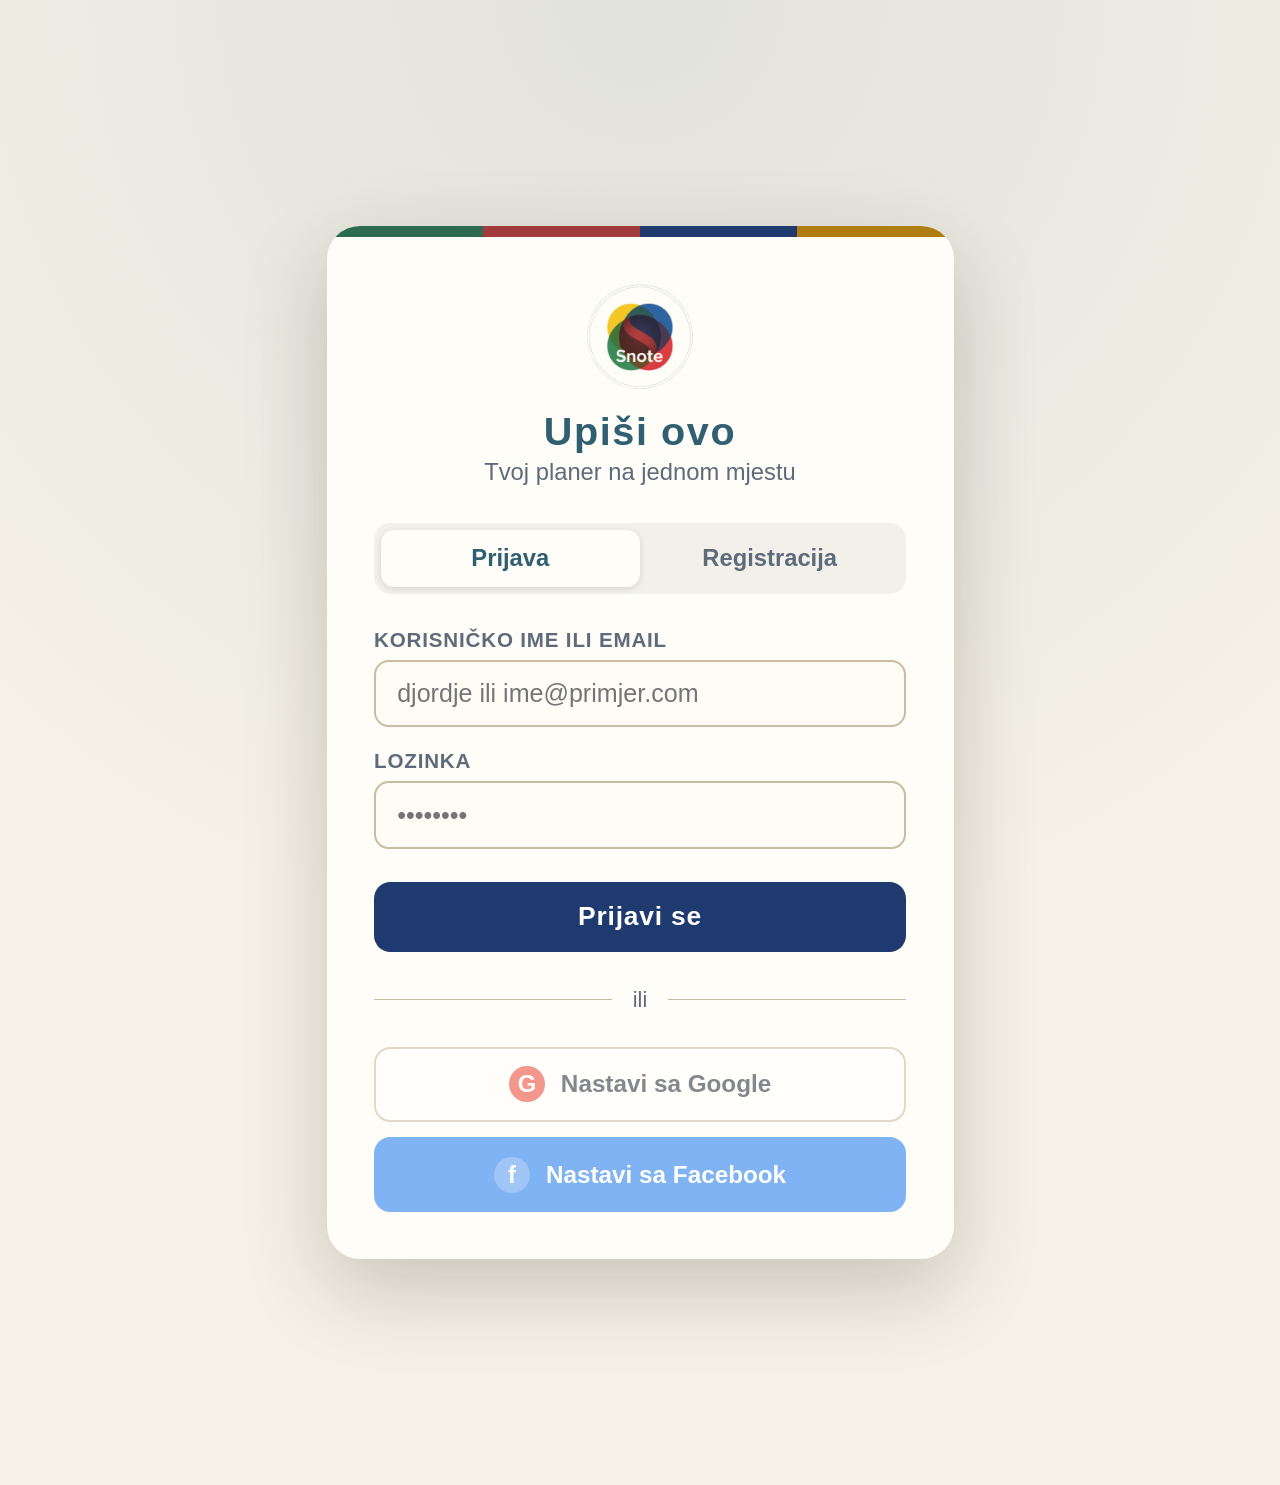
==== commit f8fab238: "login polished, index.html integrated with other pages, added some calendar features" ====
--- a/src/pages/calendar.html
+++ b/src/pages/calendar.html
@@ -58,7 +58,7 @@
             <a href="notes.html" class="topnav-segment topnav-notes">
                 <svg
                     viewBox="0 0 24 24"
-                    fill="#1f2937"
+                    fill="white"
                     xmlns="http://www.w3.org/2000/svg"
                 >
                     <circle cx="12" cy="12" r="8" />
@@ -72,8 +72,28 @@
         </header>
 
         <main class="section-content">
-            <p class="date" id="month-year"></p>
+            <div class="cal-nav">
+                <button
+                    class="cal-nav-arrow"
+                    id="cal-prev"
+                    type="button"
+                    aria-label="Prethodni mjesec"
+                >‹</button>
+                <button
+                    class="cal-nav-label date"
+                    id="month-year"
+                    type="button"
+                    aria-haspopup="true"
+                ></button>
+                <button
+                    class="cal-nav-arrow"
+                    id="cal-next"
+                    type="button"
+                    aria-label="Sljedeći mjesec"
+                >›</button>
+            </div>
             <div class="grid-container">
+                <div class="cal-weekdays" id="cal-weekdays"></div>
                 <div id="calendar"></div>
             </div>
         </main>
--- a/src/shared/ui/styles.css
+++ b/src/shared/ui/styles.css
@@ -16,6 +16,10 @@
 
 * {
     box-sizing: border-box;
+}
+
+[hidden] {
+    display: none !important;
 }
 
 html {
@@ -397,7 +401,15 @@
     list-style: none;
     display: flex;
     align-items: center;
-    gap: 0.55rem;
+    gap: 0.6rem;
+    padding: 0.42rem 0.6rem;
+    border-radius: 8px;
+    background: rgba(45, 106, 79, 0.07);
+    transition: background 0.12s;
+}
+
+#todo-list li:hover {
+    background: rgba(45, 106, 79, 0.13);
 }
 
 .dot-list > li::marker,
@@ -535,17 +547,92 @@
     }
 }
 
-#load-todos-list,
-[id^="todo-list"] {
+#todo-list,
+[id^="todo-list-"],
+#load-todos-list {
     list-style: none;
-    color: blue;
     padding: 0;
     margin: 0;
-}
-
-#load-todos-list li,
-[id^="todo-list"] li {
-    list-style: none;
+    display: flex;
+    flex-direction: column;
+    gap: 0.3rem;
+}
+
+#todo-list li label,
+[id^="todo-list-"] li label {
+    flex: 1;
+    font-size: 0.92rem;
+    color: var(--ink);
+    cursor: pointer;
+    line-height: 1.3;
+}
+
+#todo-list li input[type="checkbox"],
+[id^="todo-list-"] li input[type="checkbox"]:not(.todo-delete-checkbox) {
+    accent-color: var(--todo-clr);
+    width: 1rem;
+    height: 1rem;
+    flex-shrink: 0;
+    cursor: pointer;
+}
+
+.todo-done {
+    text-decoration: line-through;
+    color: var(--muted) !important;
+    opacity: 0.65;
+}
+
+/* ─── Today's date label ──────────────────── */
+
+#day-date {
+    font-size: 0.82rem;
+    font-weight: 700;
+    text-transform: uppercase;
+    letter-spacing: 0.06em;
+    color: var(--todo-clr);
+    border-bottom: 2px solid var(--todo-clr);
+    padding-bottom: 0.3rem;
+    margin: 0 0 0.55rem;
+}
+
+/* ─── Past day pages ──────────────────────── */
+
+#load-todos-div {
+    margin-top: 1.4rem;
+}
+
+.loaded-day-page {
+    padding-top: 1rem;
+    margin-top: 0.8rem;
+    border-top: 1px dashed var(--line);
+}
+
+.loaded-day-page .date {
+    font-size: 0.78rem;
+    font-weight: 700;
+    text-transform: uppercase;
+    letter-spacing: 0.05em;
+    color: var(--muted);
+    border-bottom: 1px solid var(--line);
+    padding-bottom: 0.22rem;
+    margin: 0 0 0.45rem;
+}
+
+.loaded-day-page li {
+    background: rgba(0, 0, 0, 0.04) !important;
+}
+
+.loaded-day-page li:hover {
+    background: rgba(0, 0, 0, 0.07) !important;
+}
+
+.loaded-day-page li label {
+    color: var(--muted) !important;
+    font-size: 0.88rem;
+}
+
+.loaded-day-page li input[type="checkbox"] {
+    opacity: 0.45;
 }
 
 /* ─── Top Navigation Bar ─────────────────────────────────────── */
@@ -603,7 +690,7 @@
 }
 .topnav-cal   { background: var(--cal-clr); }
 .topnav-notes { background: #c9a227; }
-.topnav-notes .topnav-segment-label { color: #1f2937; }
+.topnav-notes .topnav-segment-label { color: white; }
 
 /* ─── Bottom Navigation Bar (mobile only) ────────────────────── */
 
@@ -824,46 +911,248 @@
     display: grid;
     grid-template-columns: 1fr 1fr;
     grid-template-rows: 1fr 1fr;
-    gap: 1.3rem;
-    padding: 1.5rem;
-    min-height: calc(100vh - 80px);
+    gap: 1.1rem;
+    padding: 1.1rem;
+    height: calc(100vh - 80px);
 }
 
 .home-tile {
     display: flex;
     flex-direction: column;
-    align-items: center;
-    justify-content: center;
     text-decoration: none;
-    gap: 0.9rem;
+    padding: 0.85rem 1rem 1rem;
     border-radius: 18px;
     box-shadow: 0 6px 20px rgba(56, 48, 34, 0.16);
     transition: transform 0.15s, filter 0.15s;
+    overflow: hidden;
+    min-width: 0;
+    min-height: 0;
 }
 
 .home-tile:hover {
-    filter: brightness(1.12);
+    filter: brightness(1.06);
     transform: translateY(-3px);
 }
 
-.home-tile svg {
-    width: 56px;
-    height: 56px;
+.home-tile-head {
+    display: flex;
+    align-items: center;
+    gap: 0.55rem;
+    margin-bottom: 0.7rem;
+    flex-shrink: 0;
+}
+
+.home-tile-head svg {
+    width: 26px;
+    height: 26px;
 }
 
 .home-tile-label {
-    font-size: 1.1rem;
-    font-weight: 700;
-    letter-spacing: 0.1em;
+    font-size: 1rem;
+    font-weight: 800;
+    letter-spacing: 0.08em;
     text-transform: uppercase;
     color: white;
+}
+
+.home-tile-body {
+    flex: 1;
+    min-height: 0;
+    position: relative;
+    overflow: hidden;
+    display: flex;
+    flex-direction: column;
+    gap: 0.4rem;
+    color: #fff;
+}
+
+.home-tile-empty {
+    margin: 0;
+    color: rgba(255, 255, 255, 0.8);
+    font-size: 0.85rem;
 }
 
 .home-tile-todo  { background: var(--todo-clr); }
 .home-tile-oblig { background: var(--oblig-clr); }
 .home-tile-cal   { background: var(--cal-clr); }
 .home-tile-notes { background: #c9a227; }
-.home-tile-notes .home-tile-label { color: #1f2937; }
+
+/* TODO widget */
+.home-todo-item {
+    display: flex;
+    align-items: center;
+    gap: 0.5rem;
+    flex-shrink: 0;
+    font-size: 0.88rem;
+    line-height: 1.2;
+    background: rgba(255, 255, 255, 0.13);
+    border-radius: 8px;
+    padding: 0.4rem 0.55rem;
+}
+
+.home-todo-dot {
+    width: 8px;
+    height: 8px;
+    border-radius: 50%;
+    flex-shrink: 0;
+    background: rgba(255, 255, 255, 0.85);
+}
+
+.home-todo-item.is-done {
+    opacity: 0.6;
+}
+
+.home-todo-item.is-done .home-todo-title {
+    text-decoration: line-through;
+}
+
+.home-todo-title {
+    overflow: hidden;
+    text-overflow: ellipsis;
+    white-space: nowrap;
+}
+
+/* OBLIGATIONS widget: 3 buckets side by side */
+.home-oblig {
+    display: flex;
+    gap: 0.5rem;
+    height: 100%;
+}
+
+.home-oblig-col {
+    flex: 1;
+    min-width: 0;
+    display: flex;
+    flex-direction: column;
+}
+
+.home-oblig-head {
+    font-size: 0.66rem;
+    font-weight: 800;
+    letter-spacing: 0.04em;
+    text-transform: uppercase;
+    color: #fff;
+    padding-bottom: 0.25rem;
+    margin-bottom: 0.35rem;
+    border-bottom: 2px solid rgba(255, 255, 255, 0.5);
+    flex-shrink: 0;
+}
+
+.home-oblig-list {
+    list-style: none;
+    margin: 0;
+    padding: 0;
+    flex: 1;
+    min-height: 0;
+    position: relative;
+    overflow: hidden;
+    display: flex;
+    flex-direction: column;
+    gap: 0.3rem;
+}
+
+.home-oblig-list li {
+    flex-shrink: 0;
+    font-size: 0.78rem;
+    line-height: 1.15;
+    background: rgba(255, 255, 255, 0.15);
+    border-radius: 6px;
+    padding: 0.28rem 0.42rem;
+    overflow: hidden;
+    text-overflow: ellipsis;
+    white-space: nowrap;
+}
+
+.home-oblig-list li.home-oblig-empty {
+    background: none;
+    color: rgba(255, 255, 255, 0.65);
+    padding-left: 0;
+}
+
+/* CALENDAR widget: mini month */
+.home-cal {
+    display: flex;
+    flex-direction: column;
+    height: 100%;
+}
+
+.home-cal-title {
+    font-size: 0.82rem;
+    font-weight: 800;
+    margin-bottom: 0.4rem;
+    flex-shrink: 0;
+}
+
+.home-cal-weekdays,
+.home-cal-grid {
+    display: grid;
+    grid-template-columns: repeat(7, 1fr);
+    gap: 2px;
+}
+
+.home-cal-weekdays {
+    margin-bottom: 2px;
+    flex-shrink: 0;
+}
+
+.home-cal-weekdays span {
+    text-align: center;
+    font-size: 0.6rem;
+    font-weight: 700;
+    color: rgba(255, 255, 255, 0.7);
+}
+
+.home-cal-grid {
+    flex: 1;
+    min-height: 0;
+}
+
+.home-cal-day {
+    display: flex;
+    align-items: center;
+    justify-content: center;
+    position: relative;
+    min-height: 0;
+    font-size: 0.72rem;
+    font-weight: 600;
+    color: rgba(255, 255, 255, 0.92);
+    border-radius: 6px;
+}
+
+.home-cal-day.is-today {
+    background: #fff;
+    color: var(--cal-clr);
+    font-weight: 800;
+}
+
+.home-cal-day.has-dot::after {
+    content: "";
+    position: absolute;
+    bottom: 2px;
+    width: 4px;
+    height: 4px;
+    border-radius: 50%;
+    background: rgba(255, 255, 255, 0.9);
+}
+
+.home-cal-day.is-today.has-dot::after {
+    background: var(--cal-clr);
+}
+
+.home-cal-day.is-blank {
+    visibility: hidden;
+}
+
+/* Stack into a single scrollable column on phones */
+@media (max-width: 768px) {
+    .home-grid {
+        grid-template-columns: 1fr;
+        grid-template-rows: none;
+        grid-auto-rows: minmax(190px, auto);
+        height: auto;
+        min-height: calc(100vh - 58px);
+    }
+}
 
 /* ─── 3D Cube Page Rotation ─────────────────────────────────── */
 
@@ -957,12 +1246,159 @@
 
 /* ─── Calendar Day Grid ──────────────────────────────────────── */
 
+/* Month navigation header */
+.cal-nav {
+    position: relative;
+    display: flex;
+    align-items: center;
+    justify-content: center;
+    gap: 0.8rem;
+    margin: 0.3rem 0 0.2rem;
+}
+
+.cal-nav-arrow {
+    width: 2rem;
+    height: 2rem;
+    flex-shrink: 0;
+    border: none;
+    border-radius: 50%;
+    background: var(--cal-clr);
+    color: #fff;
+    font-size: 1.2rem;
+    line-height: 1;
+    cursor: pointer;
+    display: flex;
+    align-items: center;
+    justify-content: center;
+    transition: filter 0.12s;
+}
+
+.cal-nav-arrow:hover {
+    filter: brightness(1.2);
+}
+
+.cal-nav-label {
+    border: none;
+    background: none;
+    cursor: pointer;
+    font: inherit;
+    font-weight: 800;
+    font-size: 1.1rem;
+    color: var(--accent);
+    padding: 0.25rem 0.6rem;
+    border-radius: 8px;
+    transition: background 0.12s;
+}
+
+.cal-nav-label:hover {
+    background: rgba(30, 58, 110, 0.08);
+}
+
+.cal-weekdays {
+    display: grid;
+    grid-template-columns: repeat(7, 1fr);
+    gap: 0.5rem;
+    margin-top: 0.7rem;
+}
+
+.cal-weekdays span {
+    text-align: center;
+    font-size: 0.8rem;
+    font-weight: 700;
+    letter-spacing: 0.03em;
+    text-transform: uppercase;
+    color: var(--cal-clr);
+}
+
 #calendar {
     display: grid;
     grid-template-columns: repeat(7, 1fr);
     gap: 0.5rem;
-    margin-top: 1rem;
+    margin-top: 0.35rem;
     container-type: inline-size;
+}
+
+/* offset placeholders so day 1 aligns with its weekday */
+#calendar > div.cal-blank {
+    background: none;
+    border: none;
+    cursor: default;
+    pointer-events: none;
+    -webkit-text-stroke: 0;
+}
+
+/* Month / year picker popover */
+.cal-month-picker {
+    position: absolute;
+    top: calc(100% + 6px);
+    left: 50%;
+    transform: translateX(-50%);
+    z-index: 60;
+    width: 230px;
+    max-width: 90vw;
+    background: var(--panel);
+    border-radius: 12px;
+    box-shadow: 0 12px 34px rgba(0, 0, 0, 0.28);
+    padding: 0.7rem;
+}
+
+.cal-picker-year {
+    display: flex;
+    align-items: center;
+    justify-content: space-between;
+    margin-bottom: 0.6rem;
+}
+
+.cal-picker-yarrow {
+    width: 1.9rem;
+    height: 1.9rem;
+    border: none;
+    border-radius: 8px;
+    background: var(--cal-clr);
+    color: #fff;
+    font-size: 1.1rem;
+    line-height: 1;
+    cursor: pointer;
+    transition: filter 0.12s;
+}
+
+.cal-picker-yarrow:hover {
+    filter: brightness(1.18);
+}
+
+.cal-picker-ylabel {
+    font-weight: 800;
+    font-size: 1.05rem;
+    color: var(--accent);
+}
+
+.cal-picker-months {
+    display: grid;
+    grid-template-columns: repeat(3, 1fr);
+    gap: 0.4rem;
+}
+
+.cal-picker-month {
+    border: 1px solid var(--line);
+    background: #fffcf6;
+    border-radius: 8px;
+    padding: 0.45rem 0;
+    font: inherit;
+    font-size: 0.82rem;
+    font-weight: 600;
+    color: var(--ink);
+    cursor: pointer;
+    transition: background 0.12s;
+}
+
+.cal-picker-month:hover {
+    background: rgba(30, 58, 110, 0.10);
+}
+
+.cal-picker-month.is-current {
+    background: var(--cal-clr);
+    border-color: var(--cal-clr);
+    color: #fff;
 }
 
 #calendar > div {
@@ -1024,6 +1460,9 @@
     border-radius: 16px;
     width: 360px;
     max-width: 90vw;
+    max-height: 90vh;
+    display: flex;
+    flex-direction: column;
     box-shadow: 0 16px 48px rgba(0, 0, 0, 0.3);
     overflow: hidden;
     animation: calSlideUp 0.18s ease;
@@ -1065,6 +1504,7 @@
 
 .cal-card-body {
     padding: 1rem 1.2rem 1.4rem;
+    overflow-y: auto;
 }
 
 .cal-input-row {
@@ -1120,6 +1560,27 @@
     background: rgba(30, 58, 110, 0.07);
     border-radius: 7px;
     font-size: 0.9rem;
+}
+
+.cal-event-main {
+    display: flex;
+    align-items: baseline;
+    gap: 0.45rem;
+    min-width: 0;
+}
+
+.cal-event-time {
+    flex-shrink: 0;
+    font-weight: 800;
+    font-size: 0.82rem;
+    color: var(--cal-clr);
+    font-variant-numeric: tabular-nums;
+}
+
+.cal-event-title {
+    overflow: hidden;
+    text-overflow: ellipsis;
+    white-space: nowrap;
 }
 
 .cal-event-delete {
@@ -1432,27 +1893,223 @@
     opacity: 0.55;
 }
 
-/* ─── Logout button (home) ───────────────────────────────────── */
-
-.logout-btn {
+/* ─── Shared user menu (☰ → username / settings / logout) ─────── */
+
+.user-menu {
     position: fixed;
-    top: 0.6rem;
+    top: 0.7rem;
     right: 0.8rem;
-    z-index: 500;
-    padding: 0.4rem 0.9rem;
-    border: 1.5px solid rgba(255, 255, 255, 0.55);
-    border-radius: 999px;
-    background: rgba(0, 0, 0, 0.28);
-    color: #fff;
+    z-index: 1000;
+}
+
+.user-menu-toggle {
+    display: flex;
+    flex-direction: column;
+    justify-content: center;
+    gap: 4px;
+    width: 40px;
+    height: 40px;
+    padding: 0 9px;
+    border: none;
+    border-radius: 10px;
+    background: rgba(0, 0, 0, 0.30);
+    backdrop-filter: blur(4px);
+    cursor: pointer;
+    transition: background 0.12s;
+}
+
+.user-menu-toggle:hover {
+    background: rgba(0, 0, 0, 0.45);
+}
+
+.user-menu-toggle span {
+    display: block;
+    height: 2.5px;
+    border-radius: 2px;
+    background: #fff;
+    transition: transform 0.18s, opacity 0.18s;
+}
+
+.user-menu.is-open .user-menu-toggle span:nth-child(1) {
+    transform: translateY(6.5px) rotate(45deg);
+}
+.user-menu.is-open .user-menu-toggle span:nth-child(2) {
+    opacity: 0;
+}
+.user-menu.is-open .user-menu-toggle span:nth-child(3) {
+    transform: translateY(-6.5px) rotate(-45deg);
+}
+
+.user-menu-panel {
+    position: absolute;
+    top: calc(100% + 8px);
+    right: 0;
+    min-width: 200px;
+    background: var(--panel);
+    border-radius: 12px;
+    box-shadow: 0 12px 34px rgba(0, 0, 0, 0.28);
+    padding: 0.4rem;
+    display: flex;
+    flex-direction: column;
+    animation: userMenuIn 0.14s ease;
+}
+
+@keyframes userMenuIn {
+    from { opacity: 0; transform: translateY(-6px); }
+    to   { opacity: 1; transform: translateY(0); }
+}
+
+.user-menu-head {
+    display: flex;
+    flex-direction: column;
+    gap: 0.1rem;
+    padding: 0.5rem 0.7rem 0.6rem;
+    border-bottom: 1px solid var(--line);
+    margin-bottom: 0.35rem;
+}
+
+.user-menu-name {
+    font-weight: 800;
+    color: var(--accent);
+    font-size: 0.95rem;
+}
+
+.user-menu-email {
+    font-size: 0.78rem;
+    color: var(--muted);
+    overflow: hidden;
+    text-overflow: ellipsis;
+    white-space: nowrap;
+}
+
+.user-menu-item {
+    text-align: left;
+    border: none;
+    background: none;
+    padding: 0.55rem 0.7rem;
+    border-radius: 8px;
     font: inherit;
-    font-size: 0.8rem;
+    font-size: 0.9rem;
+    font-weight: 600;
+    color: var(--ink);
+    cursor: pointer;
+    transition: background 0.12s;
+}
+
+.user-menu-item:hover {
+    background: rgba(0, 0, 0, 0.06);
+}
+
+.user-menu-logout {
+    color: var(--urgent);
+}
+
+.user-menu-logout:hover {
+    background: rgba(162, 59, 59, 0.10);
+}
+
+/* ─── Calendar event time pickers (iPhone-clock-style wheels) ──── */
+
+.cal-time-block {
+    display: flex;
+    gap: 0.9rem;
+    flex-wrap: wrap;
+    margin: 0.2rem 0 1rem;
+}
+
+.cal-time-group {
+    flex: 1 1 130px;
+    min-width: 130px;
+}
+
+.cal-time-label {
+    display: block;
+    text-align: center;
+    margin-bottom: 0.35rem;
+    font-size: 0.72rem;
     font-weight: 700;
-    letter-spacing: 0.03em;
+    letter-spacing: 0.05em;
+    text-transform: uppercase;
+    color: var(--muted);
+}
+
+.time-picker {
+    position: relative;
+    display: flex;
+    align-items: center;
+    justify-content: center;
+    gap: 0.1rem;
+    padding: 0 0.3rem;
+    background: rgba(30, 58, 110, 0.05);
+    border-radius: 12px;
+}
+
+/* central selection band */
+.time-picker::before {
+    content: "";
+    position: absolute;
+    left: 0.4rem;
+    right: 0.4rem;
+    top: 50%;
+    height: 34px;
+    transform: translateY(-50%);
+    background: rgba(30, 58, 110, 0.12);
+    border-radius: 8px;
+    pointer-events: none;
+}
+
+.time-wheel {
+    height: 102px; /* 3 × item height */
+    width: 46px;
+    overflow-y: scroll;
+    scroll-snap-type: y mandatory;
+    overscroll-behavior: contain;
+    scrollbar-width: none;
+    outline: none;
+    -webkit-overflow-scrolling: touch;
+}
+
+.time-wheel::-webkit-scrollbar {
+    display: none;
+}
+
+.time-wheel:focus-visible {
+    box-shadow: inset 0 0 0 2px var(--cal-clr);
+    border-radius: 8px;
+}
+
+.time-wheel-list {
+    list-style: none;
+    margin: 0;
+    padding: 0;
+}
+
+.time-wheel-spacer {
+    height: 34px;
+}
+
+.time-wheel-item {
+    height: 34px;
+    display: flex;
+    align-items: center;
+    justify-content: center;
+    scroll-snap-align: center;
+    font-size: 1.1rem;
+    font-weight: 600;
+    color: var(--muted);
     cursor: pointer;
-    backdrop-filter: blur(4px);
-    transition: background 0.12s;
-}
-
-.logout-btn:hover {
-    background: rgba(0, 0, 0, 0.42);
-}
+    font-variant-numeric: tabular-nums;
+    transition: color 0.12s, transform 0.12s;
+}
+
+.time-wheel-item.is-active {
+    color: var(--cal-clr);
+    font-weight: 800;
+    transform: scale(1.08);
+}
+
+.time-colon {
+    font-size: 1.1rem;
+    font-weight: 800;
+    color: var(--cal-clr);
+}
